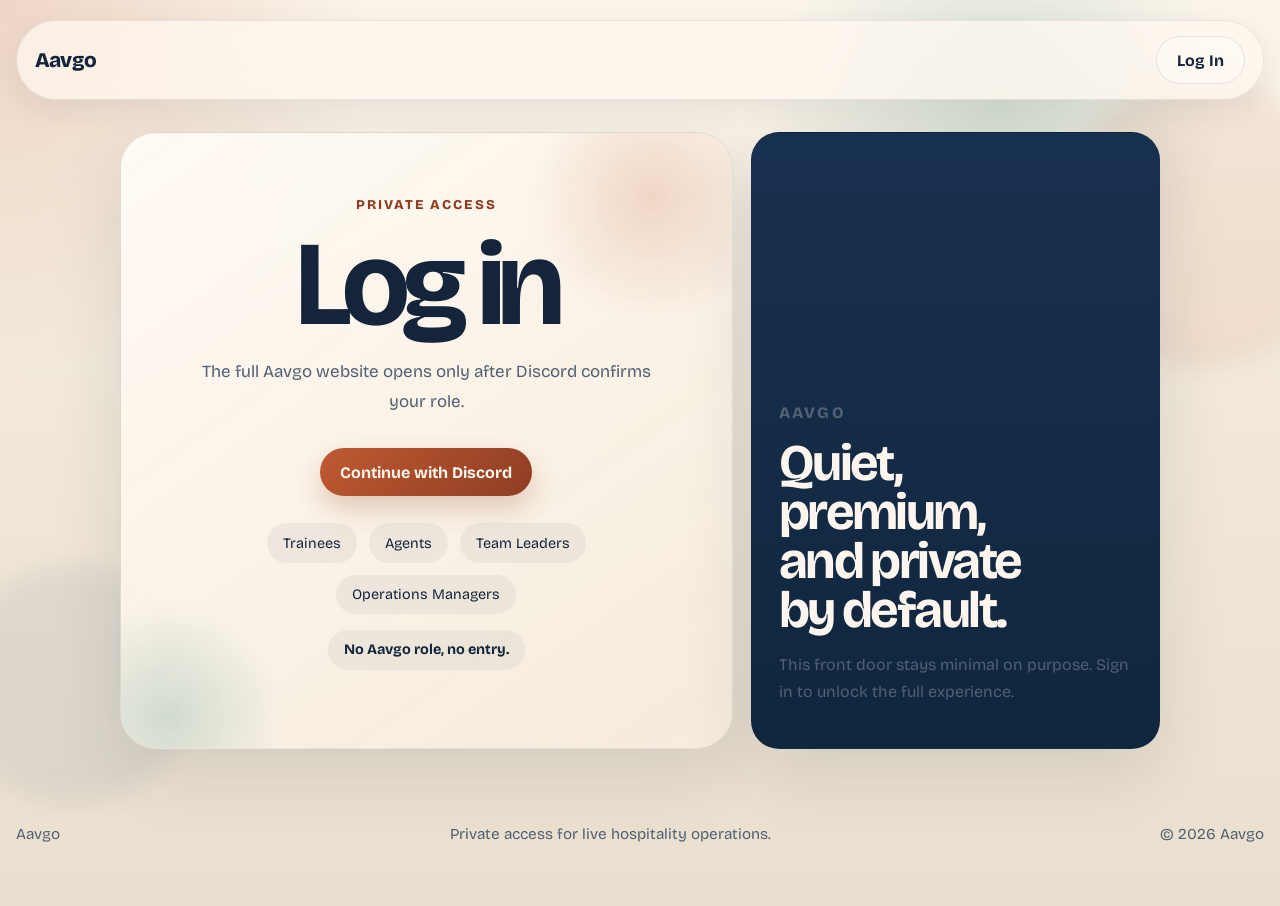
==== index.html @ 8f0ef3cc "Center root homepage login stage" ====
<!DOCTYPE html>
<html lang="en">
<head>
  <meta charset="UTF-8">
  <meta name="viewport" content="width=device-width, initial-scale=1.0">
  <title>Aavgo | Private Access</title>
  <meta
    name="description"
    content="Aavgo is a private hospitality operations platform. Sign in with Discord to unlock the full website."
  >
  <link rel="preconnect" href="https://fonts.googleapis.com">
  <link rel="preconnect" href="https://fonts.gstatic.com" crossorigin>
  <link
    href="https://fonts.googleapis.com/css2?family=Bricolage+Grotesque:wght@400;500;700;800&family=Instrument+Serif:ital@0;1&display=swap"
    rel="stylesheet"
  >
  <link rel="stylesheet" href="styles.css">
</head>
<body class="gateway-page">
  <div class="site-shell gateway-shell gateway-shell-simple">
    <header class="topbar topbar-minimal">
      <a class="brand brand-plain" href="/" aria-label="Aavgo home">Aavgo</a>
      <a class="button button-secondary" href="/auth/discord/login/">Log In</a>
    </header>

    <main class="gateway-main gateway-main-centered">
      <section class="login-stage reveal reveal-in">
        <div class="login-stage-copy">
          <p class="eyebrow">Private access</p>
          <h1>Log in</h1>
          <p class="hero-text">
            The full Aavgo website opens only after Discord confirms your role.
          </p>
          <div class="hero-actions hero-actions-centered">
            <a class="button button-primary" href="/auth/discord/login/">Continue with Discord</a>
          </div>
          <div class="role-band role-band-centered">
            <span>Trainees</span>
            <span>Agents</span>
            <span>Team Leaders</span>
            <span>Operations Managers</span>
          </div>
          <p class="locked-note">No Aavgo role, no entry.</p>
        </div>

        <article class="panel-card panel-card-dark login-stage-panel reveal reveal-delay-1">
          <p class="section-label">Aavgo</p>
          <h2>Quiet, premium, and private by default.</h2>
          <p>
            This front door stays minimal on purpose. Sign in to unlock the full experience.
          </p>
        </article>
      </section>
    </main>

    <footer class="footer gateway-footer">
      <p>Aavgo</p>
      <p>Private access for live hospitality operations.</p>
      <p>&copy; <span id="year"></span> Aavgo</p>
    </footer>
  </div>

  <script src="script.js"></script>
</body>
</html>
---- styles.css ----
:root {
  --bg: #efe7d9;
  --bg-soft: rgba(255, 250, 242, 0.8);
  --surface: rgba(255, 250, 242, 0.78);
  --surface-strong: #fff8ef;
  --surface-dark: #16283f;
  --surface-dark-soft: rgba(22, 40, 63, 0.88);
  --ink: #14243a;
  --ink-soft: #516073;
  --ink-inverse: #fef6ee;
  --accent: #bf5a32;
  --accent-deep: #8e3d23;
  --accent-soft: rgba(191, 90, 50, 0.14);
  --teal: #1f7a69;
  --line: rgba(20, 36, 58, 0.1);
  --shadow: 0 26px 70px rgba(30, 40, 54, 0.12);
  --radius-xl: 36px;
  --radius-lg: 28px;
  --radius-md: 20px;
}

* {
  box-sizing: border-box;
}

html {
  scroll-behavior: smooth;
}

body {
  margin: 0;
  min-height: 100vh;
  font-family: "Bricolage Grotesque", "Segoe UI", sans-serif;
  color: var(--ink);
  background:
    radial-gradient(circle at top left, rgba(191, 90, 50, 0.18), transparent 25%),
    radial-gradient(circle at 84% 10%, rgba(24, 69, 108, 0.14), transparent 22%),
    linear-gradient(180deg, #f8f2e8 0%, #f0e7d8 52%, #e9dfd0 100%);
}

body::before,
body::after {
  content: "";
  position: fixed;
  z-index: -1;
  border-radius: 999px;
  filter: blur(12px);
  opacity: 0.58;
}

body::before {
  width: 18rem;
  height: 18rem;
  top: 5rem;
  right: -4rem;
  background: rgba(191, 90, 50, 0.16);
}

body::after {
  width: 15rem;
  height: 15rem;
  left: -3rem;
  bottom: 6rem;
  background: rgba(24, 69, 108, 0.12);
}

.gateway-page {
  background:
    radial-gradient(circle at top left, rgba(191, 90, 50, 0.2), transparent 24%),
    radial-gradient(circle at 78% 12%, rgba(31, 122, 105, 0.16), transparent 18%),
    linear-gradient(180deg, #fbf5eb 0%, #f1e8d9 48%, #eadfcf 100%);
}

.workspace-page-admin {
  background:
    radial-gradient(circle at top left, rgba(20, 36, 58, 0.22), transparent 20%),
    radial-gradient(circle at 85% 12%, rgba(191, 90, 50, 0.16), transparent 22%),
    linear-gradient(180deg, #f6efe2 0%, #eee3d2 52%, #e6d9c8 100%);
}

.workspace-page-user {
  background:
    radial-gradient(circle at top left, rgba(31, 122, 105, 0.16), transparent 24%),
    radial-gradient(circle at 82% 12%, rgba(191, 90, 50, 0.14), transparent 18%),
    linear-gradient(180deg, #f5f0e4 0%, #ece3d3 52%, #e6dbc9 100%);
}

a {
  color: inherit;
  text-decoration: none;
}

.site-shell {
  width: min(1320px, calc(100% - 2rem));
  margin: 0 auto;
  padding: 1.25rem 0 3rem;
}

.topbar {
  position: sticky;
  top: 1rem;
  z-index: 20;
  display: flex;
  align-items: center;
  justify-content: space-between;
  gap: 1rem;
  margin-bottom: 1.5rem;
  padding: 0.95rem 1.1rem;
  background: rgba(255, 249, 240, 0.72);
  border: 1px solid rgba(20, 36, 58, 0.08);
  border-radius: 999px;
  backdrop-filter: blur(16px);
  box-shadow: 0 10px 32px rgba(30, 42, 61, 0.08);
}

.topbar-minimal {
  margin-bottom: 2rem;
}

.brand {
  display: inline-flex;
  align-items: center;
  gap: 0.6rem;
  font-weight: 800;
  letter-spacing: -0.03em;
}

.brand-plain {
  font-size: 1.3rem;
}

.button {
  display: inline-flex;
  align-items: center;
  justify-content: center;
  gap: 0.55rem;
  min-height: 3rem;
  padding: 0 1.25rem;
  border-radius: 999px;
  font-weight: 700;
  transition: transform 180ms ease, box-shadow 180ms ease, background 180ms ease, color 180ms ease;
}

.button:hover,
.button:focus-visible {
  transform: translateY(-1px);
}

.button-primary {
  color: #fff6ed;
  background: linear-gradient(135deg, var(--accent) 0%, var(--accent-deep) 100%);
  box-shadow: 0 12px 26px rgba(142, 57, 32, 0.24);
}

.button-secondary,
.button-ghost {
  color: var(--ink);
  background: rgba(255, 251, 245, 0.74);
  border: 1px solid rgba(20, 36, 58, 0.1);
}

.gateway-main,
.workspace-main {
  padding-bottom: 2rem;
}

.gateway-shell-simple {
  min-height: 100vh;
  display: flex;
  flex-direction: column;
}

.gateway-main-centered {
  flex: 1;
  display: flex;
  align-items: center;
  justify-content: center;
}

.gateway-hero,
.workspace-hero,
.surface-card,
.panel-card {
  border: 1px solid var(--line);
  box-shadow: var(--shadow);
}

.gateway-hero,
.workspace-hero {
  display: grid;
  grid-template-columns: minmax(0, 1.12fr) minmax(420px, 0.88fr);
  gap: 1rem;
  align-items: stretch;
}

.gateway-copy,
.workspace-copy {
  padding: 3rem;
  border-radius: var(--radius-xl);
  background: linear-gradient(140deg, rgba(255, 251, 244, 0.94) 0%, rgba(249, 238, 223, 0.9) 100%);
}

.gateway-copy {
  position: relative;
  overflow: hidden;
}

.gateway-copy::after {
  content: "";
  position: absolute;
  width: 14rem;
  height: 14rem;
  right: -3rem;
  bottom: -4rem;
  border-radius: 50%;
  background: radial-gradient(circle, rgba(191, 90, 50, 0.2) 0%, rgba(191, 90, 50, 0) 70%);
}

.gateway-panel {
  display: grid;
  gap: 1rem;
}

.login-stage {
  width: min(1040px, 100%);
  display: grid;
  grid-template-columns: minmax(0, 1.08fr) minmax(300px, 0.72fr);
  gap: 1.15rem;
  align-items: stretch;
}

.login-stage-copy {
  position: relative;
  overflow: hidden;
  display: flex;
  min-height: 34rem;
  flex-direction: column;
  align-items: center;
  justify-content: center;
  padding: clamp(2.2rem, 5vw, 4.5rem);
  text-align: center;
  border: 1px solid var(--line);
  border-radius: var(--radius-xl);
  background: linear-gradient(145deg, rgba(255, 251, 244, 0.96) 0%, rgba(246, 235, 220, 0.92) 100%);
  box-shadow: var(--shadow);
}

.login-stage-copy::before {
  content: "";
  position: absolute;
  inset: auto auto -5rem -4rem;
  width: 14rem;
  height: 14rem;
  border-radius: 50%;
  background: radial-gradient(circle, rgba(31, 122, 105, 0.18) 0%, rgba(31, 122, 105, 0) 72%);
}

.login-stage-copy::after {
  content: "";
  position: absolute;
  top: -4rem;
  right: -3rem;
  width: 16rem;
  height: 16rem;
  border-radius: 50%;
  background: radial-gradient(circle, rgba(191, 90, 50, 0.2) 0%, rgba(191, 90, 50, 0) 70%);
}

.login-stage-copy > * {
  position: relative;
  z-index: 1;
}

.login-stage-copy h1 {
  max-width: none;
  font-size: clamp(4.2rem, 11vw, 7.5rem);
}

.login-stage-copy .hero-text {
  max-width: 30rem;
  margin-top: 1rem;
}

.login-stage-panel {
  display: flex;
  min-height: 34rem;
  flex-direction: column;
  justify-content: flex-end;
  padding: clamp(1.8rem, 4vw, 2.5rem);
}

.login-stage-panel h2 {
  max-width: 11ch;
}

.login-stage-panel p {
  max-width: 22rem;
}

.access-strip {
  padding-top: 1rem;
}

.panel-card,
.surface-card,
.workspace-panel {
  padding: 1.65rem;
  border-radius: var(--radius-lg);
  background: var(--surface);
}

.panel-card-dark,
.workspace-panel-dark {
  color: var(--ink-inverse);
  background: linear-gradient(180deg, #193150 0%, #10263d 100%);
}

.panel-card-dark p,
.workspace-panel-dark p,
.workspace-panel-dark .section-label {
  color: rgba(255, 248, 240, 0.8);
}

.workspace-panel-soft {
  background: linear-gradient(180deg, rgba(31, 122, 105, 0.14) 0%, rgba(255, 250, 242, 0.84) 100%);
}

.eyebrow,
.section-label,
.metric-kicker {
  margin: 0 0 1rem;
  font-size: 0.84rem;
  font-weight: 800;
  letter-spacing: 0.14em;
  text-transform: uppercase;
  color: var(--accent-deep);
}

h1,
h2,
h3,
strong {
  margin: 0;
}

h1 {
  max-width: 10ch;
  font-size: clamp(3.5rem, 8vw, 6.4rem);
  line-height: 0.93;
  letter-spacing: -0.06em;
}

h2 {
  font-size: clamp(1.4rem, 2.7vw, 2.35rem);
  line-height: 1.02;
  letter-spacing: -0.04em;
}

.accent-script {
  display: inline-block;
  margin-top: 0.35rem;
  font-family: "Instrument Serif", Georgia, serif;
  font-style: italic;
  font-weight: 400;
  color: var(--accent-deep);
}

.hero-text,
.surface-card p,
.panel-card p,
.workspace-panel p,
.footer {
  color: var(--ink-soft);
}

.hero-text {
  max-width: 60ch;
  margin: 1.4rem 0 0;
  font-size: 1.06rem;
  line-height: 1.75;
}

.panel-card-dark h2 {
  max-width: 9ch;
  font-size: clamp(2.15rem, 4vw, 3.5rem);
  line-height: 0.96;
  letter-spacing: -0.05em;
}

.panel-card-dark p {
  max-width: 34rem;
  font-size: 1rem;
  line-height: 1.7;
}

.hero-actions {
  display: flex;
  flex-wrap: wrap;
  gap: 0.9rem;
  margin-top: 2rem;
}

.hero-actions-centered {
  justify-content: center;
}

.role-band {
  display: flex;
  flex-wrap: wrap;
  gap: 0.75rem;
  margin-top: 1.7rem;
}

.role-band-centered {
  justify-content: center;
  max-width: 40rem;
}

.role-band-compact {
  margin-top: 1.45rem;
}

.role-band span,
.locked-note {
  padding: 0.7rem 1rem;
  border-radius: 999px;
  background: rgba(20, 36, 58, 0.05);
  color: var(--ink);
  font-size: 0.9rem;
}

.locked-note {
  display: inline-flex;
  margin-top: 1rem;
  font-weight: 700;
}

.section-label {
  margin-bottom: 0.8rem;
}

.hero-metric {
  display: block;
  font-size: clamp(2rem, 5vw, 3.6rem);
  letter-spacing: -0.05em;
  line-height: 0.92;
}

.access-grid,
.workspace-grid,
.metric-grid {
  display: grid;
  gap: 1rem;
}

.access-grid {
  grid-template-columns: repeat(3, minmax(0, 1fr));
}

.workspace-grid {
  grid-template-columns: repeat(3, minmax(0, 1fr));
  padding-top: 1.5rem;
}

.surface-card-wide {
  grid-column: span 3;
}

.metric-grid {
  grid-template-columns: repeat(2, minmax(0, 1fr));
  margin-top: 1.2rem;
}

.access-grid .surface-card {
  min-height: 18rem;
  display: flex;
  flex-direction: column;
  justify-content: flex-start;
}

.access-grid .surface-card h2 {
  margin-bottom: 0.75rem;
  font-size: clamp(2rem, 4vw, 3rem);
}

.access-grid .surface-card p {
  margin: 0;
  max-width: 22ch;
  font-size: 1.03rem;
  line-height: 1.65;
}

.metric-card {
  padding: 1rem;
  border-radius: var(--radius-md);
  background: rgba(20, 36, 58, 0.05);
}

.metric-card strong {
  display: block;
  margin-top: 0.45rem;
  font-size: 1.2rem;
}

.list-clean {
  margin: 1rem 0 0;
  padding-left: 1.15rem;
  color: var(--ink-soft);
  line-height: 1.9;
}

.gateway-footer {
  padding-top: 1rem;
}

.footer {
  display: flex;
  flex-wrap: wrap;
  justify-content: space-between;
  gap: 0.8rem;
  padding: 1.8rem 0 0;
  font-size: 0.95rem;
}

.reveal {
  opacity: 0;
  transform: translateY(22px);
  transition: opacity 600ms ease, transform 600ms ease;
}

.reveal.reveal-in {
  opacity: 1;
  transform: translateY(0);
}

.reveal-delay-1 {
  transition-delay: 120ms;
}

.reveal-delay-2 {
  transition-delay: 220ms;
}

@media (max-width: 1024px) {
  .gateway-hero,
  .workspace-hero,
  .login-stage,
  .access-grid,
  .workspace-grid {
    grid-template-columns: 1fr;
  }

  .surface-card-wide {
    grid-column: auto;
  }

  .gateway-copy,
  .workspace-copy,
  .login-stage-copy,
  .login-stage-panel {
    padding: 2rem;
  }

  .login-stage-copy,
  .login-stage-panel {
    min-height: auto;
  }
}

@media (max-width: 720px) {
  .site-shell {
    width: min(100% - 1rem, 1320px);
  }

  .topbar {
    top: 0.5rem;
    padding: 0.8rem;
    border-radius: 24px;
  }

  .button-ghost {
    display: none;
  }

  .gateway-copy,
  .workspace-copy,
  .login-stage-copy,
  .surface-card,
  .panel-card,
  .workspace-panel {
    padding: 1.35rem;
  }

  .login-stage-panel {
    padding: 1.35rem;
  }

  h1 {
    font-size: clamp(2.7rem, 14vw, 4.5rem);
  }

  .login-stage-copy h1 {
    font-size: clamp(3.2rem, 18vw, 4.8rem);
  }

  h2 {
    font-size: clamp(1.5rem, 9vw, 2.2rem);
  }

  .metric-grid {
    grid-template-columns: 1fr;
  }

  .access-grid .surface-card {
    min-height: auto;
  }

  .access-grid .surface-card p {
    max-width: none;
  }

  .footer {
    flex-direction: column;
  }
}
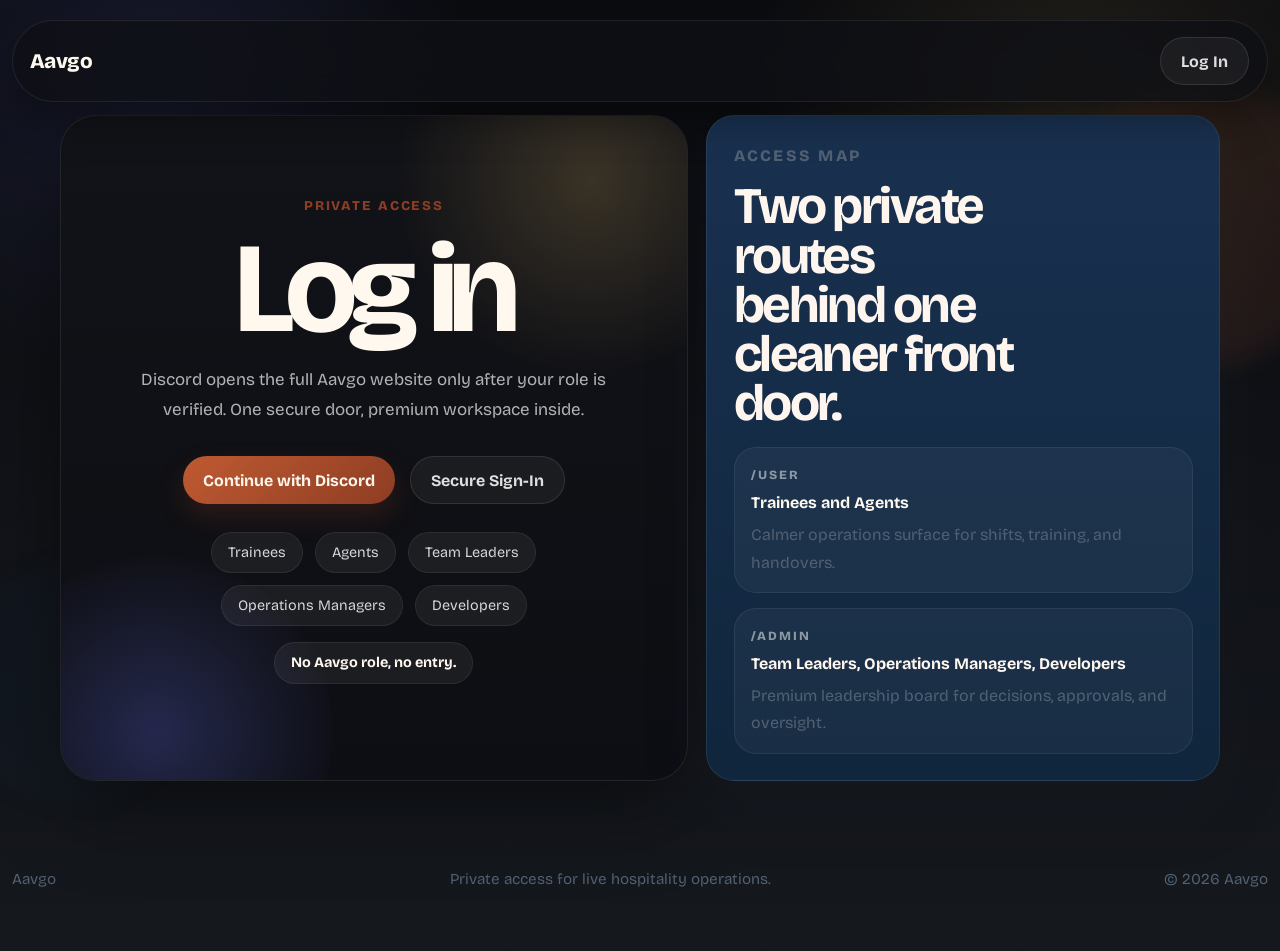
==== commit f5a67ef8: "Polish login gate and add developer admin access" ====
--- a/index.html
+++ b/index.html
@@ -16,39 +16,50 @@
   >
   <link rel="stylesheet" href="styles.css">
 </head>
-<body class="gateway-page">
-  <div class="site-shell gateway-shell gateway-shell-simple">
-    <header class="topbar topbar-minimal">
+<body class="gateway-page-premium">
+  <div class="gateway-shell-premium">
+    <header class="gateway-topbar">
       <a class="brand brand-plain" href="/" aria-label="Aavgo home">Aavgo</a>
       <a class="button button-secondary" href="/auth/discord/login/">Log In</a>
     </header>
 
-    <main class="gateway-main gateway-main-centered">
-      <section class="login-stage reveal reveal-in">
+    <main class="gateway-main gateway-main-centered gateway-main-premium">
+      <section class="login-stage login-stage-premium reveal reveal-in">
         <div class="login-stage-copy">
-          <p class="eyebrow">Private access</p>
+          <p class="eyebrow eyebrow-light">Private access</p>
           <h1>Log in</h1>
           <p class="hero-text">
-            The full Aavgo website opens only after Discord confirms your role.
+            Discord opens the full Aavgo website only after your role is verified. One secure door, premium workspace inside.
           </p>
           <div class="hero-actions hero-actions-centered">
             <a class="button button-primary" href="/auth/discord/login/">Continue with Discord</a>
+            <a class="button button-secondary button-secondary-dark" href="/auth/discord/login/">Secure Sign-In</a>
           </div>
           <div class="role-band role-band-centered">
             <span>Trainees</span>
             <span>Agents</span>
             <span>Team Leaders</span>
             <span>Operations Managers</span>
+            <span>Developers</span>
           </div>
           <p class="locked-note">No Aavgo role, no entry.</p>
         </div>
 
-        <article class="panel-card panel-card-dark login-stage-panel reveal reveal-delay-1">
-          <p class="section-label">Aavgo</p>
-          <h2>Quiet, premium, and private by default.</h2>
-          <p>
-            This front door stays minimal on purpose. Sign in to unlock the full experience.
-          </p>
+        <article class="panel-card panel-card-dark login-stage-panel login-stage-panel-premium reveal reveal-delay-1">
+          <p class="section-label section-label-light">Access map</p>
+          <h2>Two private routes behind one cleaner front door.</h2>
+          <div class="login-route-stack">
+            <div class="login-route-card">
+              <span class="login-route-label">/user</span>
+              <strong>Trainees and Agents</strong>
+              <p>Calmer operations surface for shifts, training, and handovers.</p>
+            </div>
+            <div class="login-route-card">
+              <span class="login-route-label">/admin</span>
+              <strong>Team Leaders, Operations Managers, Developers</strong>
+              <p>Premium leadership board for decisions, approvals, and oversight.</p>
+            </div>
+          </div>
         </article>
       </section>
     </main>
--- a/styles.css
+++ b/styles.css
@@ -71,6 +71,13 @@
     linear-gradient(180deg, #fbf5eb 0%, #f1e8d9 48%, #eadfcf 100%);
 }
 
+.gateway-page-premium {
+  background:
+    radial-gradient(circle at 12% 8%, rgba(109, 120, 255, 0.12), transparent 22%),
+    radial-gradient(circle at 84% 12%, rgba(216, 176, 95, 0.12), transparent 24%),
+    linear-gradient(180deg, #0b0c10 0%, #111318 54%, #15181d 100%);
+}
+
 .workspace-page-admin {
   background:
     radial-gradient(circle at top left, rgba(20, 36, 58, 0.22), transparent 20%),
@@ -170,11 +177,21 @@
   flex-direction: column;
 }
 
+.gateway-shell-premium {
+  width: min(1380px, calc(100% - 1.5rem));
+  margin: 0 auto;
+  padding: 1.25rem 0 3rem;
+}
+
 .gateway-main-centered {
   flex: 1;
   display: flex;
   align-items: center;
   justify-content: center;
+}
+
+.gateway-main-premium {
+  min-height: calc(100vh - 11rem);
 }
 
 .gateway-hero,
@@ -227,6 +244,11 @@
   grid-template-columns: minmax(0, 1.08fr) minmax(300px, 0.72fr);
   gap: 1.15rem;
   align-items: stretch;
+}
+
+.login-stage-premium {
+  width: min(1160px, 100%);
+  grid-template-columns: minmax(0, 1.1fr) minmax(330px, 0.9fr);
 }
 
 .login-stage-copy {
@@ -297,6 +319,138 @@
   max-width: 22rem;
 }
 
+.gateway-topbar {
+  position: sticky;
+  top: 1rem;
+  z-index: 10;
+  display: flex;
+  align-items: center;
+  justify-content: space-between;
+  gap: 1rem;
+  padding: 1rem 1.1rem;
+  border: 1px solid rgba(255, 255, 255, 0.08);
+  border-radius: 999px;
+  backdrop-filter: blur(16px);
+  background: rgba(15, 16, 21, 0.78);
+  border-color: rgba(255, 255, 255, 0.08);
+  box-shadow: 0 18px 38px rgba(0, 0, 0, 0.34);
+}
+
+.gateway-topbar .brand-plain {
+  color: #fff8ef;
+}
+
+.eyebrow-light,
+.section-label-light {
+  color: rgba(255, 255, 255, 0.48);
+}
+
+.button-secondary-dark {
+  color: rgba(255, 255, 255, 0.78);
+  background: rgba(255, 255, 255, 0.06);
+  border-color: rgba(255, 255, 255, 0.08);
+}
+
+.gateway-page-premium .button-secondary {
+  color: rgba(255, 255, 255, 0.86);
+  background: rgba(255, 255, 255, 0.05);
+  border-color: rgba(255, 255, 255, 0.1);
+}
+
+.gateway-page-premium .button-secondary:hover,
+.gateway-page-premium .button-secondary:focus-visible {
+  background: rgba(255, 255, 255, 0.09);
+}
+
+.gateway-page-premium .login-stage-copy {
+  min-height: 38rem;
+  border-color: rgba(255, 255, 255, 0.08);
+  background: linear-gradient(180deg, rgba(18, 19, 24, 0.98) 0%, rgba(14, 15, 20, 0.96) 100%);
+  box-shadow: 0 30px 80px rgba(0, 0, 0, 0.38);
+}
+
+.gateway-page-premium .login-stage-copy::before {
+  width: 22rem;
+  height: 22rem;
+  inset: auto auto -8rem -5rem;
+  background: radial-gradient(circle, rgba(109, 120, 255, 0.24) 0%, rgba(109, 120, 255, 0) 74%);
+}
+
+.gateway-page-premium .login-stage-copy::after {
+  width: 24rem;
+  height: 24rem;
+  top: -8rem;
+  right: -6rem;
+  background: radial-gradient(circle, rgba(216, 176, 95, 0.2) 0%, rgba(216, 176, 95, 0) 72%);
+}
+
+.gateway-page-premium .login-stage-copy h1 {
+  color: #fff8ef;
+  font-size: clamp(4.6rem, 12vw, 8rem);
+}
+
+.gateway-page-premium .hero-text {
+  color: rgba(255, 255, 255, 0.68);
+}
+
+.gateway-page-premium .role-band span,
+.gateway-page-premium .locked-note {
+  color: rgba(255, 255, 255, 0.82);
+  background: rgba(255, 255, 255, 0.06);
+  border: 1px solid rgba(255, 255, 255, 0.07);
+}
+
+.gateway-page-premium .locked-note {
+  color: #fff8ef;
+}
+
+.login-stage-panel-premium {
+  min-height: 38rem;
+  justify-content: space-between;
+  border-color: rgba(255, 255, 255, 0.08);
+  background: linear-gradient(180deg, rgba(18, 19, 24, 0.98) 0%, rgba(12, 13, 18, 0.98) 100%);
+}
+
+.login-stage-panel-premium h2 {
+  max-width: 12ch;
+}
+
+.login-route-stack {
+  display: grid;
+  gap: 0.95rem;
+  width: 100%;
+  margin-top: 1.2rem;
+}
+
+.login-route-card {
+  padding: 1rem;
+  border-radius: 22px;
+  border: 1px solid rgba(255, 255, 255, 0.07);
+  background: rgba(255, 255, 255, 0.04);
+}
+
+.login-route-label {
+  display: inline-flex;
+  margin-bottom: 0.7rem;
+  color: rgba(255, 255, 255, 0.5);
+  font-size: 0.78rem;
+  font-weight: 800;
+  letter-spacing: 0.16em;
+  text-transform: uppercase;
+}
+
+.login-route-card strong {
+  display: block;
+  color: #fff8ef;
+  line-height: 1.2;
+}
+
+.login-route-card p {
+  margin: 0.55rem 0 0;
+  color: rgba(255, 255, 255, 0.62);
+  line-height: 1.62;
+}
+
 .access-strip {
   padding-top: 1rem;
 }
@@ -522,6 +676,540 @@
   font-size: 0.95rem;
 }
 
+.workspace-dashboard {
+  color: #f7f1ea;
+}
+
+.workspace-dashboard::before {
+  width: 26rem;
+  height: 26rem;
+  top: -4rem;
+  right: -6rem;
+  opacity: 0.34;
+  filter: blur(34px);
+}
+
+.workspace-dashboard::after {
+  width: 22rem;
+  height: 22rem;
+  left: -5rem;
+  bottom: -4rem;
+  opacity: 0.3;
+  filter: blur(34px);
+}
+
+.workspace-dashboard.workspace-page-admin {
+  --workspace-accent: #d8b05f;
+  --workspace-accent-soft: rgba(216, 176, 95, 0.16);
+  --workspace-secondary: #6d78ff;
+  background:
+    radial-gradient(circle at 12% 8%, rgba(109, 120, 255, 0.12), transparent 22%),
+    radial-gradient(circle at 85% 12%, rgba(216, 176, 95, 0.1), transparent 24%),
+    linear-gradient(180deg, #0c0d11 0%, #121318 54%, #16171c 100%);
+}
+
+.workspace-dashboard.workspace-page-user {
+  --workspace-accent: #78b3a1;
+  --workspace-accent-soft: rgba(120, 179, 161, 0.16);
+  --workspace-secondary: #8093ff;
+  background:
+    radial-gradient(circle at 10% 8%, rgba(120, 179, 161, 0.12), transparent 24%),
+    radial-gradient(circle at 84% 12%, rgba(128, 147, 255, 0.12), transparent 22%),
+    linear-gradient(180deg, #0c0f12 0%, #12161a 54%, #15181d 100%);
+}
+
+.dashboard-shell {
+  width: min(1440px, calc(100% - 1.5rem));
+  min-height: 100vh;
+  margin: 0 auto;
+  padding: 1rem 0 1.5rem;
+  display: grid;
+  grid-template-columns: 280px minmax(0, 1fr);
+  gap: 1rem;
+  align-items: start;
+}
+
+.dashboard-sidebar,
+.dashboard-panel,
+.dashboard-stat-card,
+.dashboard-hero-card {
+  border: 1px solid rgba(255, 255, 255, 0.07);
+  box-shadow: 0 24px 60px rgba(0, 0, 0, 0.34);
+}
+
+.dashboard-sidebar {
+  position: sticky;
+  top: 1rem;
+  display: flex;
+  min-height: calc(100vh - 2rem);
+  flex-direction: column;
+  gap: 1rem;
+  padding: 1.1rem;
+  border-radius: 30px;
+  background: linear-gradient(180deg, rgba(17, 18, 22, 0.98) 0%, rgba(14, 15, 20, 0.96) 100%);
+}
+
+.dashboard-brand {
+  display: inline-flex;
+  align-items: center;
+  font-size: 1.45rem;
+  font-weight: 800;
+  letter-spacing: -0.05em;
+  color: #fff8ef;
+}
+
+.dashboard-profile-card,
+.dashboard-command-box,
+.dashboard-side-note {
+  padding: 1rem;
+  border-radius: 22px;
+  background: rgba(255, 255, 255, 0.04);
+  border: 1px solid rgba(255, 255, 255, 0.07);
+}
+
+.dashboard-profile-card {
+  display: flex;
+  align-items: center;
+  gap: 0.85rem;
+}
+
+.dashboard-avatar {
+  width: 3rem;
+  height: 3rem;
+  display: inline-flex;
+  align-items: center;
+  justify-content: center;
+  border-radius: 16px;
+  background: linear-gradient(135deg, var(--workspace-accent) 0%, rgba(255, 255, 255, 0.14) 100%);
+  color: #0e1014;
+  font-size: 1.2rem;
+  font-weight: 800;
+}
+
+.dashboard-profile-copy strong,
+.dashboard-side-note h3,
+.dashboard-command-box strong {
+  display: block;
+  color: #fff8f0;
+}
+
+.dashboard-profile-copy strong {
+  font-size: 1rem;
+}
+
+.dashboard-profile-copy p,
+.dashboard-side-note p,
+.dashboard-command-box p {
+  margin: 0.35rem 0 0;
+  color: rgba(255, 255, 255, 0.6);
+  line-height: 1.55;
+}
+
+.dashboard-sidebar-meta {
+  display: flex;
+  flex-wrap: wrap;
+  gap: 0.6rem;
+}
+
+.dashboard-chip {
+  display: inline-flex;
+  align-items: center;
+  padding: 0.45rem 0.8rem;
+  border-radius: 999px;
+  border: 1px solid rgba(255, 255, 255, 0.08);
+  background: rgba(255, 255, 255, 0.04);
+  color: rgba(255, 255, 255, 0.76);
+  font-size: 0.82rem;
+  font-weight: 700;
+}
+
+.dashboard-chip-accent {
+  color: #fff8ef;
+  background: var(--workspace-accent-soft);
+  border-color: rgba(255, 255, 255, 0.06);
+}
+
+.dashboard-command-label,
+.dashboard-kicker,
+.dashboard-breadcrumb {
+  margin: 0;
+  color: rgba(255, 255, 255, 0.44);
+  font-size: 0.76rem;
+  font-weight: 700;
+  letter-spacing: 0.16em;
+  text-transform: uppercase;
+}
+
+.dashboard-command-box strong {
+  margin-top: 0.55rem;
+  line-height: 1.45;
+}
+
+.dashboard-nav {
+  display: grid;
+  gap: 0.55rem;
+}
+
+.dashboard-nav-link,
+.dashboard-toolbar-link {
+  display: inline-flex;
+  align-items: center;
+  justify-content: center;
+  min-height: 2.95rem;
+  padding: 0 1rem;
+  border-radius: 18px;
+  border: 1px solid rgba(255, 255, 255, 0.08);
+  background: rgba(255, 255, 255, 0.03);
+  color: rgba(255, 255, 255, 0.76);
+  font-weight: 700;
+  transition: transform 180ms ease, background 180ms ease, border-color 180ms ease, color 180ms ease;
+}
+
+.dashboard-nav-link:hover,
+.dashboard-nav-link:focus-visible,
+.dashboard-toolbar-link:hover,
+.dashboard-toolbar-link:focus-visible {
+  transform: translateY(-1px);
+  background: rgba(255, 255, 255, 0.06);
+  color: #fff8ef;
+}
+
+.dashboard-nav-link.is-active {
+  color: #fff8ef;
+  background: rgba(255, 255, 255, 0.08);
+  border-color: rgba(255, 255, 255, 0.12);
+  box-shadow: inset 0 0 0 1px rgba(255, 255, 255, 0.03);
+}
+
+.dashboard-side-note {
+  margin-top: auto;
+}
+
+.dashboard-side-note h3 {
+  margin: 0.7rem 0 0;
+  font-size: 1.35rem;
+  line-height: 1.05;
+}
+
+.dashboard-main {
+  min-width: 0;
+  display: flex;
+  flex-direction: column;
+  gap: 1rem;
+  padding: 0.25rem 0 1rem;
+}
+
+.dashboard-header {
+  display: flex;
+  align-items: flex-start;
+  justify-content: space-between;
+  gap: 1rem;
+  padding: 0.2rem 0.15rem;
+}
+
+.dashboard-title {
+  max-width: 13ch;
+  margin-top: 0.35rem;
+  font-size: clamp(2.5rem, 5vw, 4.3rem);
+  line-height: 0.95;
+  letter-spacing: -0.06em;
+  color: #fff8ef;
+}
+
+.dashboard-subtitle {
+  max-width: 54rem;
+  margin: 0.85rem 0 0;
+  color: rgba(255, 255, 255, 0.62);
+  font-size: 1rem;
+  line-height: 1.72;
+}
+
+.dashboard-toolbar {
+  display: flex;
+  flex-wrap: wrap;
+  gap: 0.65rem;
+  justify-content: flex-end;
+}
+
+.dashboard-hero-card {
+  position: relative;
+  overflow: hidden;
+  padding: 1.5rem;
+  border-radius: 32px;
+  background: linear-gradient(180deg, rgba(18, 19, 24, 0.98) 0%, rgba(14, 15, 19, 0.96) 100%);
+}
+
+.dashboard-hero-card::before {
+  content: "";
+  position: absolute;
+  inset: 0;
+  background-image: radial-gradient(rgba(255, 255, 255, 0.18) 0.7px, transparent 0.7px);
+  background-size: 14px 14px;
+  opacity: 0.18;
+  mask: linear-gradient(180deg, rgba(0, 0, 0, 0.94) 0%, rgba(0, 0, 0, 0.24) 100%);
+}
+
+.dashboard-hero-card::after {
+  content: "";
+  position: absolute;
+  width: 18rem;
+  height: 18rem;
+  right: -6rem;
+  top: -6rem;
+  border-radius: 50%;
+  background: radial-gradient(circle, var(--workspace-accent-soft) 0%, rgba(255, 255, 255, 0) 72%);
+}
+
+.dashboard-hero-grid {
+  position: relative;
+  z-index: 1;
+  display: grid;
+  grid-template-columns: minmax(0, 1.2fr) minmax(260px, 0.78fr);
+  gap: 1rem;
+  align-items: end;
+}
+
+.dashboard-hero-title {
+  max-width: 13ch;
+  color: #fff9f1;
+  font-size: clamp(1.9rem, 4vw, 3.45rem);
+  line-height: 0.98;
+  letter-spacing: -0.05em;
+}
+
+.dashboard-hero-copy {
+  max-width: 40rem;
+  margin: 0.95rem 0 0;
+  color: rgba(255, 255, 255, 0.64);
+  line-height: 1.75;
+}
+
+.dashboard-hero-aside {
+  padding: 1.2rem;
+  border-radius: 24px;
+  background: linear-gradient(180deg, rgba(255, 255, 255, 0.06) 0%, rgba(255, 255, 255, 0.03) 100%);
+  border: 1px solid rgba(255, 255, 255, 0.08);
+}
+
+.dashboard-hero-aside strong {
+  display: block;
+  margin-top: 0.9rem;
+  color: #fff8ef;
+  font-size: 1.35rem;
+  line-height: 1.08;
+}
+
+.dashboard-hero-aside p {
+  margin: 0.65rem 0 0;
+  color: rgba(255, 255, 255, 0.62);
+  line-height: 1.7;
+}
+
+.dashboard-stat-grid {
+  display: grid;
+  grid-template-columns: repeat(4, minmax(0, 1fr));
+  gap: 1rem;
+}
+
+.dashboard-stat-card {
+  display: flex;
+  min-height: 7.9rem;
+  flex-direction: column;
+  justify-content: flex-end;
+  padding: 1.15rem 1.2rem;
+  border-radius: 24px;
+  background: linear-gradient(180deg, rgba(18, 19, 24, 0.98) 0%, rgba(15, 16, 20, 0.96) 100%);
+}
+
+.dashboard-stat-card p {
+  margin: 0 0 0.6rem;
+  color: rgba(255, 255, 255, 0.54);
+  font-size: 0.9rem;
+}
+
+.dashboard-stat-card strong {
+  color: #fff8ef;
+  font-size: clamp(1.9rem, 4vw, 2.75rem);
+  line-height: 0.95;
+  letter-spacing: -0.05em;
+}
+
+.dashboard-stat-card span {
+  margin-top: 0.55rem;
+  color: rgba(255, 255, 255, 0.6);
+  line-height: 1.55;
+}
+
+.dashboard-content-grid {
+  display: grid;
+  grid-template-columns: minmax(0, 1.55fr) minmax(300px, 0.85fr);
+  gap: 1rem;
+  align-items: start;
+}
+
+.dashboard-content-grid-bottom {
+  grid-template-columns: minmax(0, 1.45fr) minmax(300px, 0.95fr);
+}
+
+.dashboard-stack {
+  display: grid;
+  gap: 1rem;
+}
+
+.dashboard-panel {
+  padding: 1.35rem;
+  border-radius: 28px;
+  background: linear-gradient(180deg, rgba(18, 19, 24, 0.98) 0%, rgba(15, 16, 20, 0.96) 100%);
+}
+
+.dashboard-panel-heading {
+  display: flex;
+  align-items: flex-start;
+  justify-content: space-between;
+  gap: 1rem;
+  margin-bottom: 1rem;
+}
+
+.dashboard-panel h2 {
+  color: #fff8ef;
+  font-size: clamp(1.25rem, 2.5vw, 1.9rem);
+  line-height: 1.02;
+}
+
+.dashboard-panel-copy {
+  margin: 0;
+  color: rgba(255, 255, 255, 0.64);
+  line-height: 1.72;
+}
+
+.dashboard-chart-surface {
+  position: relative;
+  height: 17rem;
+  margin-top: 0.8rem;
+  overflow: hidden;
+  border-radius: 24px;
+  border: 1px solid rgba(255, 255, 255, 0.06);
+  background: linear-gradient(180deg, rgba(255, 255, 255, 0.03) 0%, rgba(255, 255, 255, 0.015) 100%);
+}
+
+.dashboard-chart-surface::before {
+  content: "";
+  position: absolute;
+  inset: 0;
+  background-image: radial-gradient(rgba(255, 255, 255, 0.12) 0.8px, transparent 0.8px);
+  background-size: 10px 10px;
+  mask: linear-gradient(180deg, transparent 0%, rgba(0, 0, 0, 0.9) 18%, rgba(0, 0, 0, 0.9) 75%, transparent 100%);
+  opacity: 0.36;
+}
+
+.dashboard-chart-surface::after {
+  content: "";
+  position: absolute;
+  inset: auto 0 0;
+  height: 55%;
+  background: linear-gradient(180deg, rgba(255, 255, 255, 0) 0%, rgba(255, 255, 255, 0.025) 100%);
+}
+
+.dashboard-line-chart {
+  position: absolute;
+  inset: 0;
+  z-index: 1;
+  width: 100%;
+  height: 100%;
+}
+
+.dashboard-axis {
+  display: flex;
+  justify-content: space-between;
+  margin-top: 0.85rem;
+  color: rgba(255, 255, 255, 0.44);
+  font-size: 0.82rem;
+}
+
+.dashboard-task-list,
+.dashboard-control-list {
+  display: grid;
+  gap: 0.8rem;
+}
+
+.dashboard-task-item,
+.dashboard-control-item,
+.dashboard-message-card {
+  padding: 1rem;
+  border-radius: 20px;
+  border: 1px solid rgba(255, 255, 255, 0.06);
+  background: rgba(255, 255, 255, 0.03);
+}
+
+.dashboard-task-item strong,
+.dashboard-control-item strong,
+.dashboard-message-card strong {
+  display: block;
+  color: #fff8ef;
+}
+
+.dashboard-task-item span,
+.dashboard-control-item span,
+.dashboard-message-card p {
+  display: block;
+  margin-top: 0.45rem;
+  color: rgba(255, 255, 255, 0.6);
+  line-height: 1.58;
+}
+
+.dashboard-progress {
+  height: 8px;
+  margin-top: 1rem;
+  overflow: hidden;
+  border-radius: 999px;
+  background: rgba(255, 255, 255, 0.08);
+}
+
+.dashboard-progress span {
+  display: block;
+  height: 100%;
+  border-radius: 999px;
+  background: linear-gradient(90deg, var(--workspace-accent) 0%, var(--workspace-secondary) 100%);
+}
+
+.dashboard-action-row {
+  display: flex;
+  flex-wrap: wrap;
+  gap: 0.65rem;
+  margin-top: 1rem;
+}
+
+.dashboard-action-pill {
+  display: inline-flex;
+  align-items: center;
+  padding: 0.72rem 0.98rem;
+  border-radius: 999px;
+  border: 1px solid rgba(255, 255, 255, 0.08);
+  background: rgba(255, 255, 255, 0.04);
+  color: #f7f1ea;
+  font-size: 0.9rem;
+  font-weight: 700;
+}
+
+.dashboard-shell-message {
+  align-items: center;
+}
+
+.dashboard-message-hero {
+  min-height: 26rem;
+  display: flex;
+  flex-direction: column;
+  justify-content: center;
+}
+
+.dashboard-title-message {
+  max-width: 12ch;
+}
+
+.dashboard-action-row-message {
+  margin-top: 1.5rem;
+}
+
 .reveal {
   opacity: 0;
   transform: translateY(22px);
@@ -550,6 +1238,37 @@
     grid-template-columns: 1fr;
   }
 
+  .dashboard-shell,
+  .dashboard-content-grid,
+  .dashboard-content-grid-bottom,
+  .dashboard-hero-grid,
+  .dashboard-shell-message,
+  .login-stage-premium {
+    grid-template-columns: 1fr;
+  }
+
+  .dashboard-shell {
+    width: min(100% - 1rem, 1440px);
+  }
+
+  .dashboard-sidebar {
+    position: static;
+    min-height: auto;
+  }
+
+  .dashboard-stat-grid {
+    grid-template-columns: repeat(2, minmax(0, 1fr));
+  }
+
+  .dashboard-title,
+  .dashboard-hero-title {
+    max-width: none;
+  }
+
+  .gateway-shell-premium {
+    width: min(100% - 1rem, 1380px);
+  }
+
   .surface-card-wide {
     grid-column: auto;
   }
@@ -564,6 +1283,15 @@
   .login-stage-copy,
   .login-stage-panel {
     min-height: auto;
+  }
+
+  .dashboard-toolbar,
+  .dashboard-header {
+    justify-content: flex-start;
+  }
+
+  .dashboard-header {
+    flex-direction: column;
   }
 }
 
@@ -622,4 +1350,63 @@
   .footer {
     flex-direction: column;
   }
-}
+
+  .dashboard-shell {
+    width: min(100% - 0.85rem, 1440px);
+    gap: 0.85rem;
+  }
+
+  .gateway-shell-premium {
+    width: min(100% - 0.85rem, 1380px);
+  }
+
+  .dashboard-sidebar,
+  .dashboard-panel,
+  .dashboard-hero-card,
+  .dashboard-stat-card {
+    border-radius: 24px;
+  }
+
+  .dashboard-sidebar,
+  .dashboard-panel,
+  .dashboard-hero-card {
+    padding: 1rem;
+  }
+
+  .dashboard-stat-grid {
+    grid-template-columns: 1fr;
+  }
+
+  .dashboard-nav {
+    grid-template-columns: 1fr;
+  }
+
+  .dashboard-toolbar {
+    width: 100%;
+  }
+
+  .dashboard-toolbar-link {
+    flex: 1 1 12rem;
+  }
+
+  .dashboard-title {
+    font-size: clamp(2.3rem, 13vw, 3.5rem);
+  }
+
+  .dashboard-hero-title {
+    font-size: clamp(1.7rem, 9vw, 2.5rem);
+  }
+
+  .dashboard-chart-surface {
+    height: 14rem;
+  }
+
+  .gateway-page-premium .login-stage-copy,
+  .login-stage-panel-premium {
+    min-height: auto;
+  }
+
+  .login-stage-panel-premium {
+    padding: 1.2rem;
+  }
+}
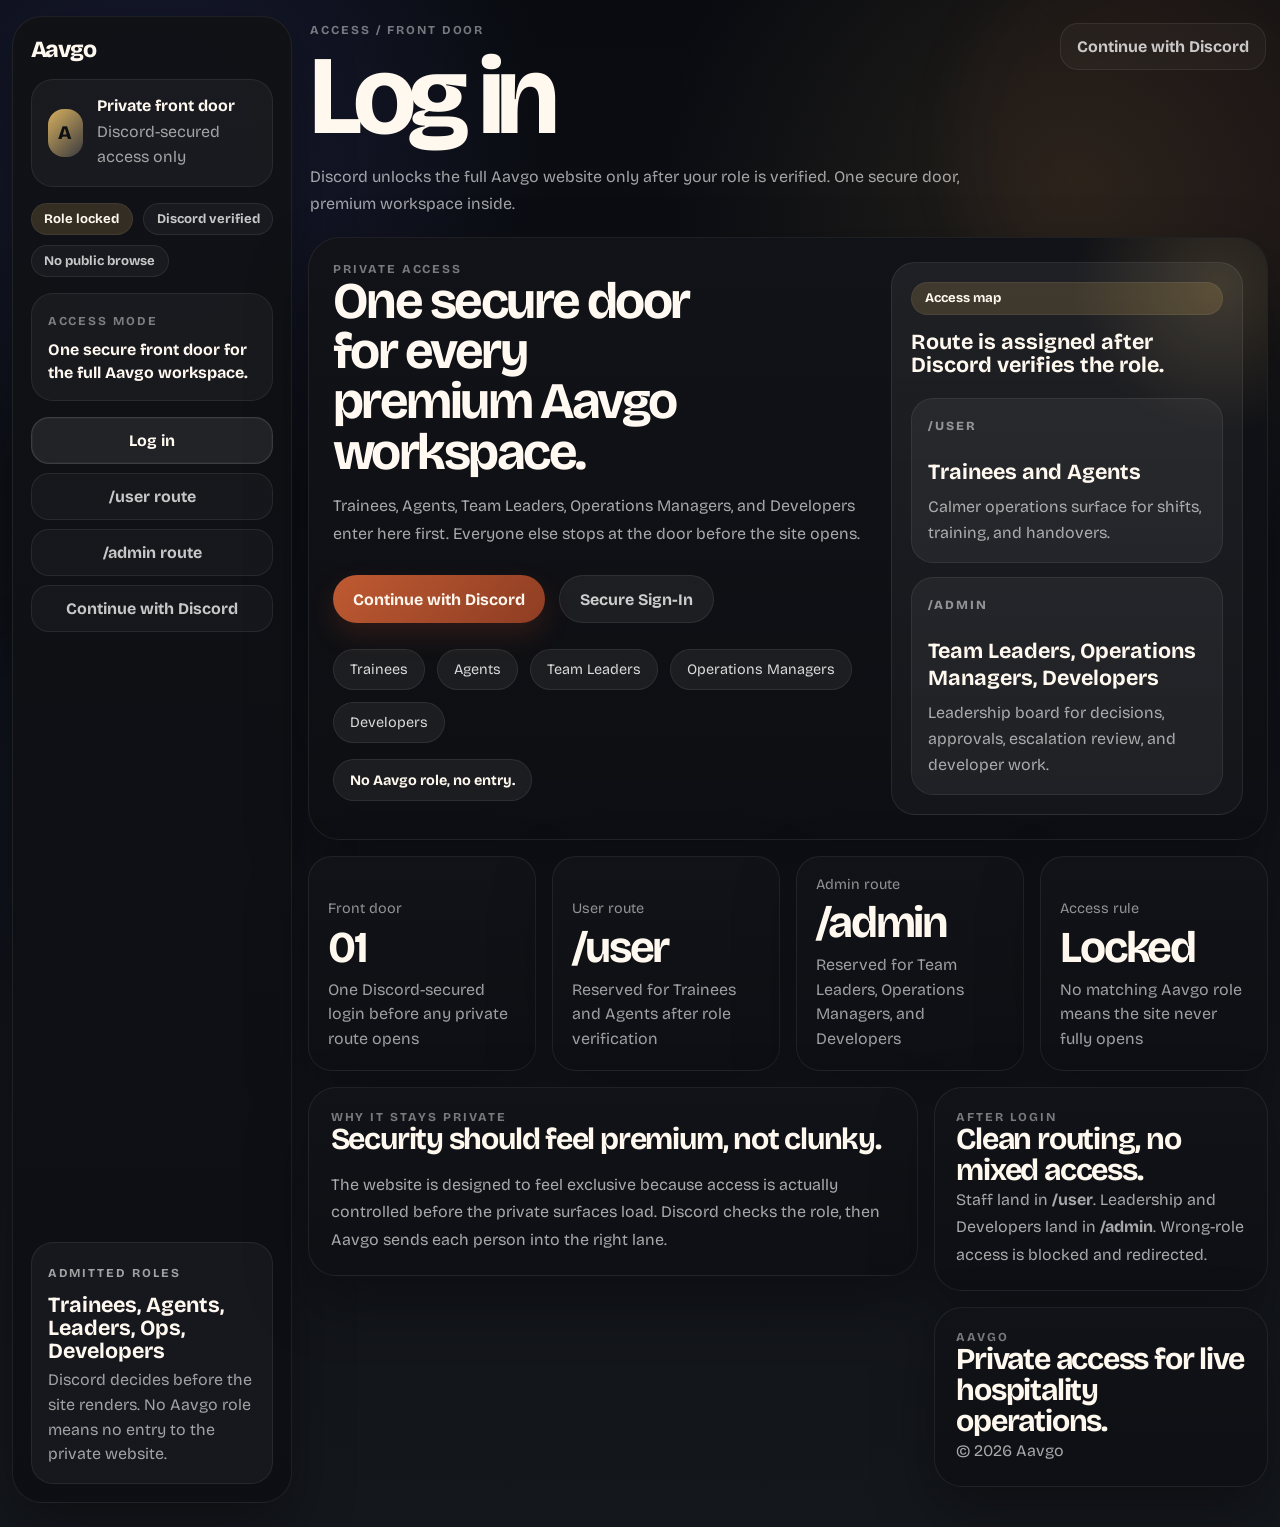
==== commit ac7b9849: "Fix developer admin access and unify auth UI" ====
--- a/index.html
+++ b/index.html
@@ -16,59 +16,154 @@
   >
   <link rel="stylesheet" href="styles.css">
 </head>
-<body class="gateway-page-premium">
-  <div class="gateway-shell-premium">
-    <header class="gateway-topbar">
-      <a class="brand brand-plain" href="/" aria-label="Aavgo home">Aavgo</a>
-      <a class="button button-secondary" href="/auth/discord/login/">Log In</a>
-    </header>
+<body class="workspace-page workspace-dashboard workspace-page-access">
+  <div class="dashboard-shell dashboard-shell-access">
+    <aside class="dashboard-sidebar reveal reveal-in">
+      <a class="dashboard-brand" href="/" aria-label="Aavgo home">Aavgo</a>
 
-    <main class="gateway-main gateway-main-centered gateway-main-premium">
-      <section class="login-stage login-stage-premium reveal reveal-in">
-        <div class="login-stage-copy">
-          <p class="eyebrow eyebrow-light">Private access</p>
-          <h1>Log in</h1>
-          <p class="hero-text">
-            Discord opens the full Aavgo website only after your role is verified. One secure door, premium workspace inside.
+      <section class="dashboard-profile-card">
+        <div class="dashboard-avatar">A</div>
+        <div class="dashboard-profile-copy">
+          <strong>Private front door</strong>
+          <p>Discord-secured access only</p>
+        </div>
+      </section>
+
+      <div class="dashboard-sidebar-meta">
+        <span class="dashboard-chip dashboard-chip-accent">Role locked</span>
+        <span class="dashboard-chip">Discord verified</span>
+        <span class="dashboard-chip">No public browse</span>
+      </div>
+
+      <div class="dashboard-command-box">
+        <span class="dashboard-command-label">Access mode</span>
+        <strong>One secure front door for the full Aavgo workspace.</strong>
+      </div>
+
+      <nav class="dashboard-nav" aria-label="Private access navigation">
+        <a class="dashboard-nav-link is-active" href="/">Log in</a>
+        <a class="dashboard-nav-link" href="/user/">/user route</a>
+        <a class="dashboard-nav-link" href="/admin/">/admin route</a>
+        <a class="dashboard-nav-link" href="/auth/discord/login/">Continue with Discord</a>
+      </nav>
+
+      <div class="dashboard-side-note">
+        <p class="dashboard-kicker">Admitted roles</p>
+        <h3>Trainees, Agents, Leaders, Ops, Developers</h3>
+        <p>Discord decides before the site renders. No Aavgo role means no entry to the private website.</p>
+      </div>
+    </aside>
+
+    <main class="dashboard-main">
+      <header class="dashboard-header reveal reveal-in">
+        <div>
+          <p class="dashboard-breadcrumb">Access / Front Door</p>
+          <h1 class="dashboard-title dashboard-title-access">Log in</h1>
+          <p class="dashboard-subtitle dashboard-subtitle-access">
+            Discord unlocks the full Aavgo website only after your role is verified. One secure door, premium workspace inside.
           </p>
-          <div class="hero-actions hero-actions-centered">
-            <a class="button button-primary" href="/auth/discord/login/">Continue with Discord</a>
-            <a class="button button-secondary button-secondary-dark" href="/auth/discord/login/">Secure Sign-In</a>
+        </div>
+        <div class="dashboard-toolbar">
+          <a class="dashboard-toolbar-link" href="/auth/discord/login/">Continue with Discord</a>
+        </div>
+      </header>
+
+      <section class="dashboard-hero-card dashboard-access-hero reveal reveal-delay-1">
+        <div class="dashboard-hero-grid dashboard-hero-grid-access">
+          <div class="dashboard-access-copy">
+            <p class="dashboard-kicker">Private access</p>
+            <h2 class="dashboard-hero-title dashboard-hero-title-access">One secure door for every premium Aavgo workspace.</h2>
+            <p class="dashboard-hero-copy">
+              Trainees, Agents, Team Leaders, Operations Managers, and Developers enter here first. Everyone else stops at the door
+              before the site opens.
+            </p>
+            <div class="hero-actions">
+              <a class="button button-primary" href="/auth/discord/login/">Continue with Discord</a>
+              <a class="button button-secondary button-secondary-dark" href="/auth/discord/login/">Secure Sign-In</a>
+            </div>
+            <div class="role-band role-band-dashboard">
+              <span>Trainees</span>
+              <span>Agents</span>
+              <span>Team Leaders</span>
+              <span>Operations Managers</span>
+              <span>Developers</span>
+            </div>
+            <p class="locked-note locked-note-dashboard">No Aavgo role, no entry.</p>
           </div>
-          <div class="role-band role-band-centered">
-            <span>Trainees</span>
-            <span>Agents</span>
-            <span>Team Leaders</span>
-            <span>Operations Managers</span>
-            <span>Developers</span>
-          </div>
-          <p class="locked-note">No Aavgo role, no entry.</p>
-        </div>
 
-        <article class="panel-card panel-card-dark login-stage-panel login-stage-panel-premium reveal reveal-delay-1">
-          <p class="section-label section-label-light">Access map</p>
-          <h2>Two private routes behind one cleaner front door.</h2>
-          <div class="login-route-stack">
-            <div class="login-route-card">
-              <span class="login-route-label">/user</span>
-              <strong>Trainees and Agents</strong>
-              <p>Calmer operations surface for shifts, training, and handovers.</p>
-            </div>
-            <div class="login-route-card">
-              <span class="login-route-label">/admin</span>
-              <strong>Team Leaders, Operations Managers, Developers</strong>
-              <p>Premium leadership board for decisions, approvals, and oversight.</p>
+          <div class="dashboard-hero-aside dashboard-hero-aside-access">
+            <span class="dashboard-chip dashboard-chip-accent">Access map</span>
+            <strong>Route is assigned after Discord verifies the role.</strong>
+            <div class="dashboard-route-grid">
+              <div class="dashboard-route-card">
+                <span class="dashboard-route-label">/user</span>
+                <strong>Trainees and Agents</strong>
+                <p>Calmer operations surface for shifts, training, and handovers.</p>
+              </div>
+              <div class="dashboard-route-card">
+                <span class="dashboard-route-label">/admin</span>
+                <strong>Team Leaders, Operations Managers, Developers</strong>
+                <p>Leadership board for decisions, approvals, escalation review, and developer work.</p>
+              </div>
             </div>
           </div>
+        </div>
+      </section>
+
+      <section class="dashboard-stat-grid reveal reveal-delay-1">
+        <article class="dashboard-stat-card">
+          <p>Front door</p>
+          <strong>01</strong>
+          <span>One Discord-secured login before any private route opens</span>
+        </article>
+        <article class="dashboard-stat-card">
+          <p>User route</p>
+          <strong>/user</strong>
+          <span>Reserved for Trainees and Agents after role verification</span>
+        </article>
+        <article class="dashboard-stat-card">
+          <p>Admin route</p>
+          <strong>/admin</strong>
+          <span>Reserved for Team Leaders, Operations Managers, and Developers</span>
+        </article>
+        <article class="dashboard-stat-card">
+          <p>Access rule</p>
+          <strong>Locked</strong>
+          <span>No matching Aavgo role means the site never fully opens</span>
         </article>
       </section>
+
+      <section class="dashboard-content-grid reveal reveal-delay-2">
+        <article class="dashboard-panel">
+          <div class="dashboard-panel-heading">
+            <div>
+              <p class="dashboard-kicker">Why it stays private</p>
+              <h2>Security should feel premium, not clunky.</h2>
+            </div>
+          </div>
+          <p class="dashboard-panel-copy">
+            The website is designed to feel exclusive because access is actually controlled before the private surfaces load. Discord checks the role,
+            then Aavgo sends each person into the right lane.
+          </p>
+        </article>
+
+        <aside class="dashboard-stack">
+          <article class="dashboard-panel">
+            <p class="dashboard-kicker">After login</p>
+            <h2>Clean routing, no mixed access.</h2>
+            <p class="dashboard-panel-copy">
+              Staff land in <strong>/user</strong>. Leadership and Developers land in <strong>/admin</strong>. Wrong-role access is blocked and redirected.
+            </p>
+          </article>
+
+          <article class="dashboard-panel">
+            <p class="dashboard-kicker">Aavgo</p>
+            <h2>Private access for live hospitality operations.</h2>
+            <p class="dashboard-panel-copy">&copy; <span id="year"></span> Aavgo</p>
+          </article>
+        </aside>
+      </section>
     </main>
-
-    <footer class="footer gateway-footer">
-      <p>Aavgo</p>
-      <p>Private access for live hospitality operations.</p>
-      <p>&copy; <span id="year"></span> Aavgo</p>
-    </footer>
   </div>
 
   <script src="script.js"></script>
--- a/styles.css
+++ b/styles.css
@@ -718,6 +718,16 @@
     linear-gradient(180deg, #0c0f12 0%, #12161a 54%, #15181d 100%);
 }
 
+.workspace-dashboard.workspace-page-access {
+  --workspace-accent: #d8b05f;
+  --workspace-accent-soft: rgba(216, 176, 95, 0.18);
+  --workspace-secondary: #8093ff;
+  background:
+    radial-gradient(circle at 12% 8%, rgba(109, 120, 255, 0.14), transparent 22%),
+    radial-gradient(circle at 84% 12%, rgba(216, 176, 95, 0.12), transparent 24%),
+    linear-gradient(180deg, #090b10 0%, #101219 54%, #14171c 100%);
+}
+
 .dashboard-shell {
   width: min(1440px, calc(100% - 1.5rem));
   min-height: 100vh;
@@ -727,6 +737,10 @@
   grid-template-columns: 280px minmax(0, 1fr);
   gap: 1rem;
   align-items: start;
+}
+
+.dashboard-shell-access {
+  align-items: stretch;
 }
 
 .dashboard-sidebar,
@@ -916,12 +930,21 @@
   color: #fff8ef;
 }
 
+.dashboard-title-access {
+  max-width: none;
+  font-size: clamp(4rem, 10vw, 7rem);
+}
+
 .dashboard-subtitle {
   max-width: 54rem;
   margin: 0.85rem 0 0;
   color: rgba(255, 255, 255, 0.62);
   font-size: 1rem;
   line-height: 1.72;
+}
+
+.dashboard-subtitle-access {
+  max-width: 44rem;
 }
 
 .dashboard-toolbar {
@@ -969,6 +992,10 @@
   align-items: end;
 }
 
+.dashboard-hero-grid-access {
+  align-items: stretch;
+}
+
 .dashboard-hero-title {
   max-width: 13ch;
   color: #fff9f1;
@@ -977,6 +1004,10 @@
   letter-spacing: -0.05em;
 }
 
+.dashboard-hero-title-access {
+  max-width: 12ch;
+}
+
 .dashboard-hero-copy {
   max-width: 40rem;
   margin: 0.95rem 0 0;
@@ -1003,6 +1034,57 @@
   margin: 0.65rem 0 0;
   color: rgba(255, 255, 255, 0.62);
   line-height: 1.7;
+}
+
+.dashboard-access-copy {
+  display: flex;
+  flex-direction: column;
+  justify-content: center;
+}
+
+.dashboard-access-hero {
+  min-height: 34rem;
+}
+
+.dashboard-hero-aside-access {
+  display: flex;
+  flex-direction: column;
+  justify-content: space-between;
+}
+
+.dashboard-route-grid {
+  display: grid;
+  gap: 0.9rem;
+  margin-top: 1.2rem;
+}
+
+.dashboard-route-card {
+  padding: 1rem;
+  border-radius: 22px;
+  background: rgba(255, 255, 255, 0.05);
+  border: 1px solid rgba(255, 255, 255, 0.07);
+}
+
+.dashboard-route-label {
+  display: inline-flex;
+  margin-bottom: 0.7rem;
+  color: rgba(255, 255, 255, 0.5);
+  font-size: 0.78rem;
+  font-weight: 800;
+  letter-spacing: 0.16em;
+  text-transform: uppercase;
+}
+
+.dashboard-route-card strong {
+  display: block;
+  color: #fff8ef;
+  line-height: 1.24;
+}
+
+.dashboard-route-card p {
+  margin: 0.55rem 0 0;
+  color: rgba(255, 255, 255, 0.62);
+  line-height: 1.62;
 }
 
 .dashboard-stat-grid {
@@ -1210,6 +1292,28 @@
   margin-top: 1.5rem;
 }
 
+.workspace-page-access .hero-actions {
+  margin-top: 1.7rem;
+}
+
+.workspace-page-access .role-band-dashboard {
+  margin-top: 1.6rem;
+}
+
+.workspace-page-access .role-band span,
+.workspace-page-access .locked-note-dashboard {
+  color: rgba(255, 255, 255, 0.84);
+  background: rgba(255, 255, 255, 0.06);
+  border: 1px solid rgba(255, 255, 255, 0.08);
+}
+
+.workspace-page-access .locked-note-dashboard {
+  display: inline-flex;
+  width: fit-content;
+  margin-top: 1rem;
+  color: #fff8ef;
+}
+
 .reveal {
   opacity: 0;
   transform: translateY(22px);
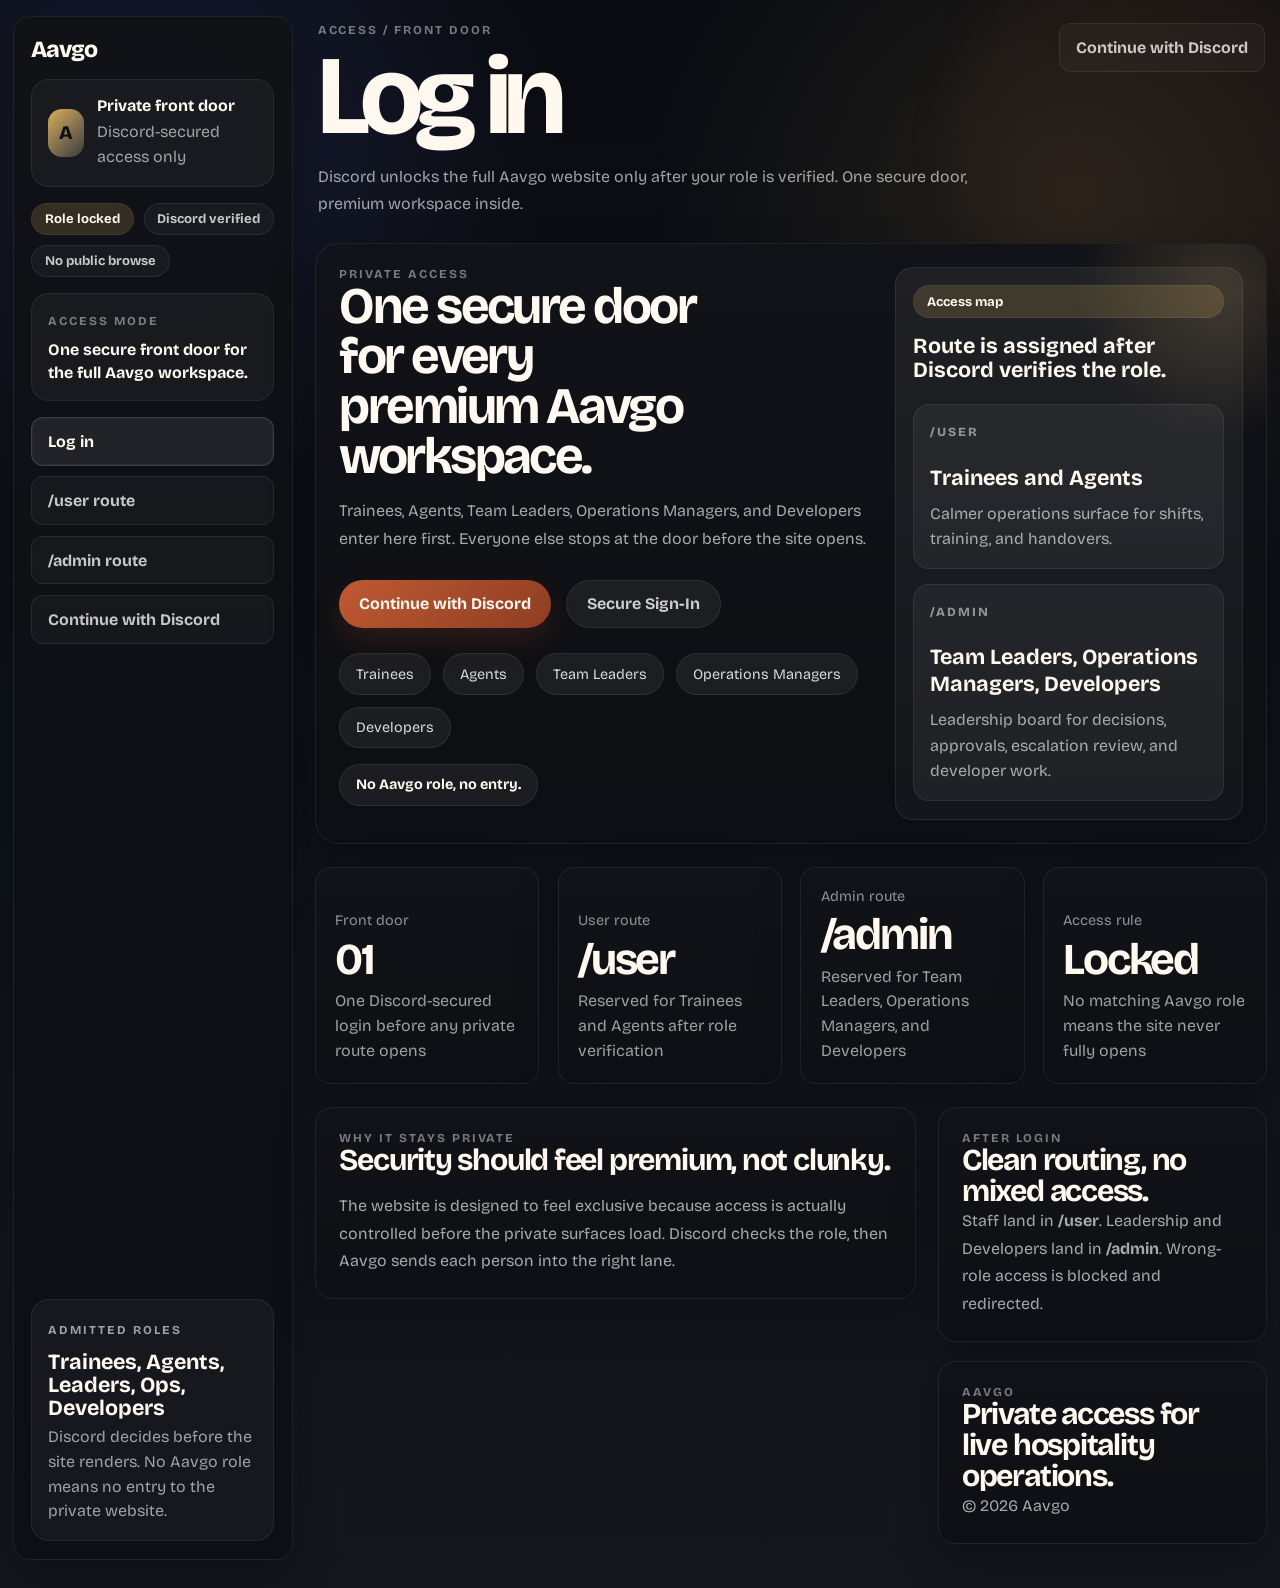
==== commit 3a1842df: "Build live admin hours dashboard" ====
--- a/index.html
+++ b/index.html
@@ -17,7 +17,7 @@
   <link rel="stylesheet" href="styles.css">
 </head>
 <body class="workspace-page workspace-dashboard workspace-page-access">
-  <div class="dashboard-shell dashboard-shell-access">
+  <div class="dashboard-shell dashboard-shell-access dashboard-shell-operations">
     <aside class="dashboard-sidebar reveal reveal-in">
       <a class="dashboard-brand" href="/" aria-label="Aavgo home">Aavgo</a>
 
--- a/styles.css
+++ b/styles.css
@@ -14,9 +14,9 @@
   --teal: #1f7a69;
   --line: rgba(20, 36, 58, 0.1);
   --shadow: 0 26px 70px rgba(30, 40, 54, 0.12);
-  --radius-xl: 36px;
-  --radius-lg: 28px;
-  --radius-md: 20px;
+  --radius-xl: 24px;
+  --radius-lg: 20px;
+  --radius-md: 16px;
 }
 
 * {
@@ -729,14 +729,20 @@
 }
 
 .dashboard-shell {
-  width: min(1440px, calc(100% - 1.5rem));
+  width: min(1600px, calc(100% - 1.6rem));
   min-height: 100vh;
   margin: 0 auto;
-  padding: 1rem 0 1.5rem;
+  padding: 1rem 0 1.75rem;
   display: grid;
-  grid-template-columns: 280px minmax(0, 1fr);
-  gap: 1rem;
+  grid-template-columns: 264px minmax(0, 1fr);
+  gap: 1.4rem;
   align-items: start;
+}
+
+.dashboard-shell-roomy {
+  width: min(1660px, calc(100% - 1.4rem));
+  grid-template-columns: 286px minmax(0, 1fr);
+  gap: 1.5rem;
 }
 
 .dashboard-shell-access {
@@ -748,7 +754,7 @@
 .dashboard-stat-card,
 .dashboard-hero-card {
   border: 1px solid rgba(255, 255, 255, 0.07);
-  box-shadow: 0 24px 60px rgba(0, 0, 0, 0.34);
+  box-shadow: 0 18px 44px rgba(0, 0, 0, 0.28);
 }
 
 .dashboard-sidebar {
@@ -759,7 +765,7 @@
   flex-direction: column;
   gap: 1rem;
   padding: 1.1rem;
-  border-radius: 30px;
+  border-radius: 18px;
   background: linear-gradient(180deg, rgba(17, 18, 22, 0.98) 0%, rgba(14, 15, 20, 0.96) 100%);
 }
 
@@ -776,7 +782,7 @@
 .dashboard-command-box,
 .dashboard-side-note {
   padding: 1rem;
-  border-radius: 22px;
+  border-radius: 18px;
   background: rgba(255, 255, 255, 0.04);
   border: 1px solid rgba(255, 255, 255, 0.07);
 }
@@ -793,7 +799,7 @@
   display: inline-flex;
   align-items: center;
   justify-content: center;
-  border-radius: 16px;
+  border-radius: 14px;
   background: linear-gradient(135deg, var(--workspace-accent) 0%, rgba(255, 255, 255, 0.14) 100%);
   color: #0e1014;
   font-size: 1.2rem;
@@ -861,17 +867,16 @@
 
 .dashboard-nav {
   display: grid;
-  gap: 0.55rem;
+  gap: 0.65rem;
 }
 
 .dashboard-nav-link,
 .dashboard-toolbar-link {
   display: inline-flex;
   align-items: center;
-  justify-content: center;
-  min-height: 2.95rem;
+  min-height: 3.05rem;
   padding: 0 1rem;
-  border-radius: 18px;
+  border-radius: 12px;
   border: 1px solid rgba(255, 255, 255, 0.08);
   background: rgba(255, 255, 255, 0.03);
   color: rgba(255, 255, 255, 0.76);
@@ -905,20 +910,28 @@
   line-height: 1.05;
 }
 
+.dashboard-nav-link {
+  justify-content: flex-start;
+}
+
+.dashboard-toolbar-link {
+  justify-content: center;
+}
+
 .dashboard-main {
   min-width: 0;
   display: flex;
   flex-direction: column;
-  gap: 1rem;
-  padding: 0.25rem 0 1rem;
+  gap: 1.45rem;
+  padding: 0.15rem 0 1rem;
 }
 
 .dashboard-header {
   display: flex;
   align-items: flex-start;
   justify-content: space-between;
-  gap: 1rem;
-  padding: 0.2rem 0.15rem;
+  gap: 1.45rem;
+  padding: 0.3rem 0.15rem 0.1rem;
 }
 
 .dashboard-title {
@@ -957,8 +970,8 @@
 .dashboard-hero-card {
   position: relative;
   overflow: hidden;
-  padding: 1.5rem;
-  border-radius: 32px;
+  padding: 1.45rem;
+  border-radius: 24px;
   background: linear-gradient(180deg, rgba(18, 19, 24, 0.98) 0%, rgba(14, 15, 19, 0.96) 100%);
 }
 
@@ -988,7 +1001,7 @@
   z-index: 1;
   display: grid;
   grid-template-columns: minmax(0, 1.2fr) minmax(260px, 0.78fr);
-  gap: 1rem;
+  gap: 1.2rem;
   align-items: end;
 }
 
@@ -1016,8 +1029,8 @@
 }
 
 .dashboard-hero-aside {
-  padding: 1.2rem;
-  border-radius: 24px;
+  padding: 1.1rem;
+  border-radius: 18px;
   background: linear-gradient(180deg, rgba(255, 255, 255, 0.06) 0%, rgba(255, 255, 255, 0.03) 100%);
   border: 1px solid rgba(255, 255, 255, 0.08);
 }
@@ -1060,7 +1073,7 @@
 
 .dashboard-route-card {
   padding: 1rem;
-  border-radius: 22px;
+  border-radius: 16px;
   background: rgba(255, 255, 255, 0.05);
   border: 1px solid rgba(255, 255, 255, 0.07);
 }
@@ -1090,7 +1103,11 @@
 .dashboard-stat-grid {
   display: grid;
   grid-template-columns: repeat(4, minmax(0, 1fr));
-  gap: 1rem;
+  gap: 1.15rem;
+}
+
+.dashboard-stat-grid-balanced {
+  grid-template-columns: repeat(2, minmax(0, 1fr));
 }
 
 .dashboard-stat-card {
@@ -1098,8 +1115,8 @@
   min-height: 7.9rem;
   flex-direction: column;
   justify-content: flex-end;
-  padding: 1.15rem 1.2rem;
-  border-radius: 24px;
+  padding: 1.2rem 1.2rem;
+  border-radius: 16px;
   background: linear-gradient(180deg, rgba(18, 19, 24, 0.98) 0%, rgba(15, 16, 20, 0.96) 100%);
 }
 
@@ -1124,8 +1141,8 @@
 
 .dashboard-content-grid {
   display: grid;
-  grid-template-columns: minmax(0, 1.55fr) minmax(300px, 0.85fr);
-  gap: 1rem;
+  grid-template-columns: minmax(0, 1.55fr) minmax(320px, 0.85fr);
+  gap: 1.35rem;
   align-items: start;
 }
 
@@ -1135,12 +1152,12 @@
 
 .dashboard-stack {
   display: grid;
-  gap: 1rem;
+  gap: 1.2rem;
 }
 
 .dashboard-panel {
-  padding: 1.35rem;
-  border-radius: 28px;
+  padding: 1.45rem;
+  border-radius: 18px;
   background: linear-gradient(180deg, rgba(18, 19, 24, 0.98) 0%, rgba(15, 16, 20, 0.96) 100%);
 }
 
@@ -1169,7 +1186,7 @@
   height: 17rem;
   margin-top: 0.8rem;
   overflow: hidden;
-  border-radius: 24px;
+  border-radius: 18px;
   border: 1px solid rgba(255, 255, 255, 0.06);
   background: linear-gradient(180deg, rgba(255, 255, 255, 0.03) 0%, rgba(255, 255, 255, 0.015) 100%);
 }
@@ -1218,7 +1235,7 @@
 .dashboard-control-item,
 .dashboard-message-card {
   padding: 1rem;
-  border-radius: 20px;
+  border-radius: 16px;
   border: 1px solid rgba(255, 255, 255, 0.06);
   background: rgba(255, 255, 255, 0.03);
 }
@@ -1265,7 +1282,7 @@
   display: inline-flex;
   align-items: center;
   padding: 0.72rem 0.98rem;
-  border-radius: 999px;
+  border-radius: 14px;
   border: 1px solid rgba(255, 255, 255, 0.08);
   background: rgba(255, 255, 255, 0.04);
   color: #f7f1ea;
@@ -1312,6 +1329,164 @@
   width: fit-content;
   margin-top: 1rem;
   color: #fff8ef;
+}
+
+.dashboard-shell-operations {
+  grid-template-columns: 280px minmax(0, 1fr);
+}
+
+.dashboard-title-wide {
+  max-width: 14ch;
+}
+
+.dashboard-content-grid-ops {
+  grid-template-columns: minmax(0, 1.9fr) minmax(320px, 0.8fr);
+}
+
+.dashboard-panel-board {
+  min-width: 0;
+}
+
+.dashboard-panel-meta {
+  display: flex;
+  flex-wrap: wrap;
+  justify-content: flex-end;
+  gap: 0.6rem;
+}
+
+.dashboard-inline-notice {
+  margin-bottom: 1rem;
+  padding: 0.95rem 1rem;
+  border-radius: 14px;
+  border: 1px solid rgba(216, 176, 95, 0.18);
+  background: rgba(216, 176, 95, 0.08);
+}
+
+.dashboard-inline-notice strong {
+  display: block;
+  color: #fff8ef;
+}
+
+.dashboard-inline-notice p {
+  margin: 0.45rem 0 0;
+  color: rgba(255, 255, 255, 0.72);
+  line-height: 1.6;
+}
+
+.dashboard-hours-table-wrap {
+  overflow-x: auto;
+  border-radius: 16px;
+  border: 1px solid rgba(255, 255, 255, 0.07);
+  background: rgba(255, 255, 255, 0.025);
+}
+
+.dashboard-hours-table {
+  width: 100%;
+  min-width: 980px;
+  border-collapse: collapse;
+}
+
+.dashboard-hours-table thead th {
+  padding: 1rem 1.05rem;
+  text-align: left;
+  color: rgba(255, 255, 255, 0.52);
+  font-size: 0.76rem;
+  font-weight: 800;
+  letter-spacing: 0.14em;
+  text-transform: uppercase;
+  border-bottom: 1px solid rgba(255, 255, 255, 0.08);
+}
+
+.dashboard-hours-table tbody td {
+  padding: 1rem 1.05rem;
+  color: rgba(255, 255, 255, 0.82);
+  border-top: 1px solid rgba(255, 255, 255, 0.06);
+  vertical-align: middle;
+}
+
+.dashboard-hours-table tbody tr:first-child td {
+  border-top: none;
+}
+
+.dashboard-hours-table tbody tr.is-live {
+  background: rgba(120, 179, 161, 0.06);
+}
+
+.dashboard-staff-cell {
+  display: grid;
+  gap: 0.24rem;
+}
+
+.dashboard-staff-cell strong {
+  color: #fff8ef;
+  font-size: 0.98rem;
+}
+
+.dashboard-staff-cell span {
+  color: rgba(255, 255, 255, 0.54);
+  font-size: 0.84rem;
+}
+
+.dashboard-status-pill {
+  display: inline-flex;
+  align-items: center;
+  padding: 0.45rem 0.7rem;
+  border-radius: 10px;
+  border: 1px solid rgba(255, 255, 255, 0.08);
+  font-size: 0.82rem;
+  font-weight: 700;
+}
+
+.dashboard-status-pill.is-live {
+  color: #f7fff9;
+  background: rgba(120, 179, 161, 0.16);
+  border-color: rgba(120, 179, 161, 0.22);
+}
+
+.dashboard-status-pill.is-idle {
+  color: rgba(255, 255, 255, 0.72);
+  background: rgba(255, 255, 255, 0.05);
+}
+
+.dashboard-empty-state {
+  display: grid;
+  gap: 0.45rem;
+  padding: 1.2rem 0;
+}
+
+.dashboard-empty-state strong {
+  color: #fff8ef;
+}
+
+.dashboard-empty-state p {
+  margin: 0;
+  color: rgba(255, 255, 255, 0.62);
+  line-height: 1.6;
+}
+
+.dashboard-mini-grid {
+  display: grid;
+  gap: 0.8rem;
+}
+
+.dashboard-mini-card {
+  padding: 0.95rem 1rem;
+  border-radius: 14px;
+  border: 1px solid rgba(255, 255, 255, 0.06);
+  background: rgba(255, 255, 255, 0.03);
+}
+
+.dashboard-mini-card strong {
+  display: block;
+  color: #fff8ef;
+}
+
+.dashboard-mini-card p,
+.dashboard-mini-card span {
+  display: block;
+  margin-top: 0.45rem;
+  color: rgba(255, 255, 255, 0.62);
+  line-height: 1.55;
 }
 
 .reveal {
@@ -1345,6 +1520,7 @@
   .dashboard-shell,
   .dashboard-content-grid,
   .dashboard-content-grid-bottom,
+  .dashboard-content-grid-ops,
   .dashboard-hero-grid,
   .dashboard-shell-message,
   .login-stage-premium {
@@ -1468,7 +1644,7 @@
   .dashboard-panel,
   .dashboard-hero-card,
   .dashboard-stat-card {
-    border-radius: 24px;
+    border-radius: 18px;
   }
 
   .dashboard-sidebar,
@@ -1505,6 +1681,10 @@
     height: 14rem;
   }
 
+  .dashboard-hours-table {
+    min-width: 720px;
+  }
+
   .gateway-page-premium .login-stage-copy,
   .login-stage-panel-premium {
     min-height: auto;
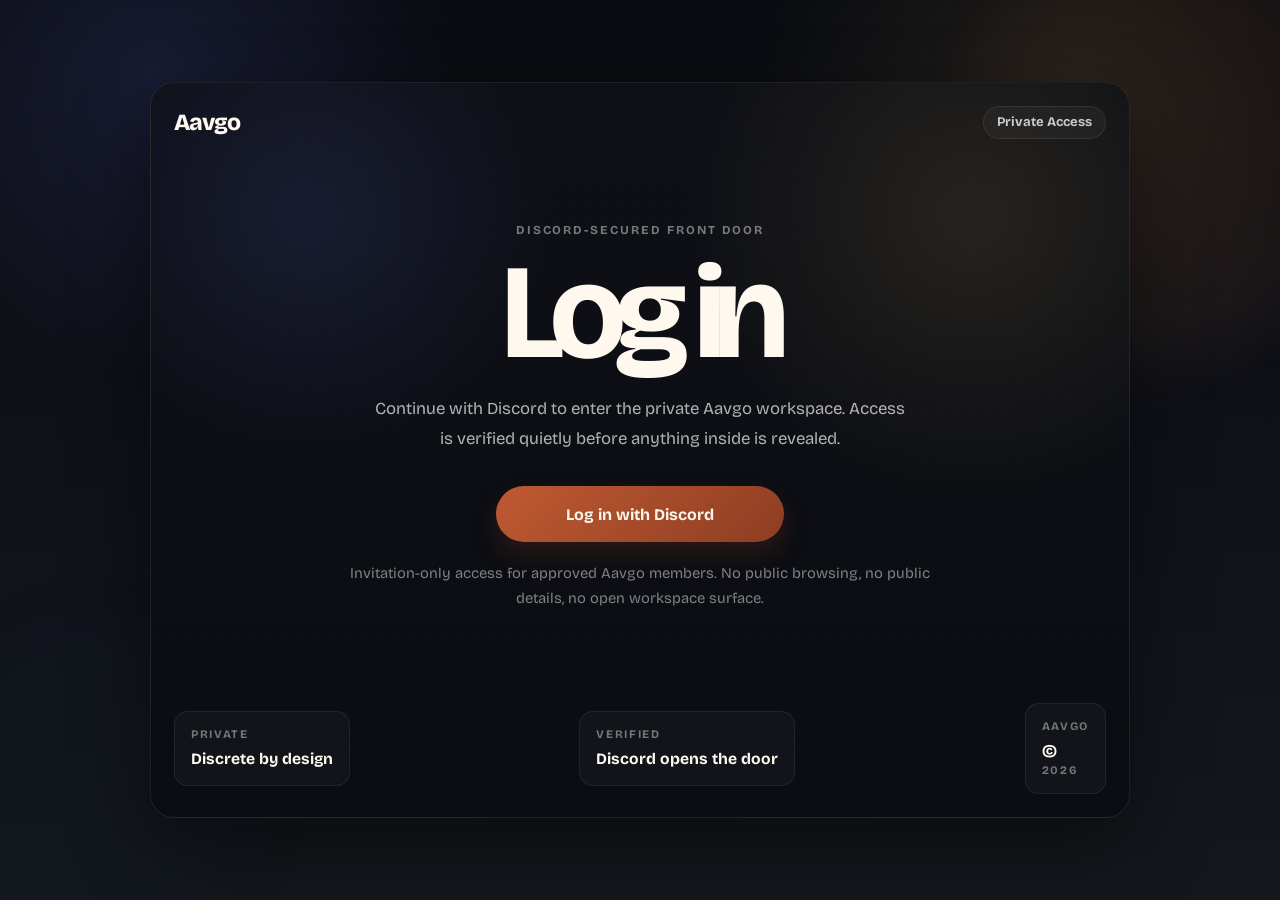
==== commit 845f3a88: "Refine private front door login" ====
--- a/index.html
+++ b/index.html
@@ -17,154 +17,45 @@
   <link rel="stylesheet" href="styles.css">
 </head>
 <body class="workspace-page workspace-dashboard workspace-page-access">
-  <div class="dashboard-shell dashboard-shell-access dashboard-shell-operations">
-    <aside class="dashboard-sidebar reveal reveal-in">
-      <a class="dashboard-brand" href="/" aria-label="Aavgo home">Aavgo</a>
-
-      <section class="dashboard-profile-card">
-        <div class="dashboard-avatar">A</div>
-        <div class="dashboard-profile-copy">
-          <strong>Private front door</strong>
-          <p>Discord-secured access only</p>
-        </div>
-      </section>
-
-      <div class="dashboard-sidebar-meta">
-        <span class="dashboard-chip dashboard-chip-accent">Role locked</span>
-        <span class="dashboard-chip">Discord verified</span>
-        <span class="dashboard-chip">No public browse</span>
+  <main class="access-frontdoor">
+    <section class="access-frontdoor-card reveal reveal-in">
+      <div class="access-frontdoor-header">
+        <a class="dashboard-brand access-frontdoor-brand" href="/" aria-label="Aavgo home">Aavgo</a>
+        <span class="dashboard-chip access-frontdoor-chip">Private Access</span>
       </div>
 
-      <div class="dashboard-command-box">
-        <span class="dashboard-command-label">Access mode</span>
-        <strong>One secure front door for the full Aavgo workspace.</strong>
+      <div class="access-frontdoor-core">
+        <p class="dashboard-breadcrumb access-frontdoor-breadcrumb">Discord-secured front door</p>
+        <h1 class="access-frontdoor-title">Log in</h1>
+        <p class="access-frontdoor-copy">
+          Continue with Discord to enter the private Aavgo workspace. Access is verified quietly before anything inside is revealed.
+        </p>
+
+        <div class="access-frontdoor-actions">
+          <a class="button button-primary access-frontdoor-button" href="/auth/discord/login/">Log in with Discord</a>
+        </div>
+
+        <p class="access-frontdoor-note">
+          Invitation-only access for approved Aavgo members. No public browsing, no public details, no open workspace surface.
+        </p>
       </div>
 
-      <nav class="dashboard-nav" aria-label="Private access navigation">
-        <a class="dashboard-nav-link is-active" href="/">Log in</a>
-        <a class="dashboard-nav-link" href="/user/">/user route</a>
-        <a class="dashboard-nav-link" href="/admin/">/admin route</a>
-        <a class="dashboard-nav-link" href="/auth/discord/login/">Continue with Discord</a>
-      </nav>
-
-      <div class="dashboard-side-note">
-        <p class="dashboard-kicker">Admitted roles</p>
-        <h3>Trainees, Agents, Leaders, Ops, Developers</h3>
-        <p>Discord decides before the site renders. No Aavgo role means no entry to the private website.</p>
+      <div class="access-frontdoor-footer">
+        <div class="access-frontdoor-detail">
+          <span>Private</span>
+          <strong>Discrete by design</strong>
+        </div>
+        <div class="access-frontdoor-detail">
+          <span>Verified</span>
+          <strong>Discord opens the door</strong>
+        </div>
+        <div class="access-frontdoor-detail">
+          <span>Aavgo</span>
+          <strong>&copy; <span id="year"></span></strong>
+        </div>
       </div>
-    </aside>
-
-    <main class="dashboard-main">
-      <header class="dashboard-header reveal reveal-in">
-        <div>
-          <p class="dashboard-breadcrumb">Access / Front Door</p>
-          <h1 class="dashboard-title dashboard-title-access">Log in</h1>
-          <p class="dashboard-subtitle dashboard-subtitle-access">
-            Discord unlocks the full Aavgo website only after your role is verified. One secure door, premium workspace inside.
-          </p>
-        </div>
-        <div class="dashboard-toolbar">
-          <a class="dashboard-toolbar-link" href="/auth/discord/login/">Continue with Discord</a>
-        </div>
-      </header>
-
-      <section class="dashboard-hero-card dashboard-access-hero reveal reveal-delay-1">
-        <div class="dashboard-hero-grid dashboard-hero-grid-access">
-          <div class="dashboard-access-copy">
-            <p class="dashboard-kicker">Private access</p>
-            <h2 class="dashboard-hero-title dashboard-hero-title-access">One secure door for every premium Aavgo workspace.</h2>
-            <p class="dashboard-hero-copy">
-              Trainees, Agents, Team Leaders, Operations Managers, and Developers enter here first. Everyone else stops at the door
-              before the site opens.
-            </p>
-            <div class="hero-actions">
-              <a class="button button-primary" href="/auth/discord/login/">Continue with Discord</a>
-              <a class="button button-secondary button-secondary-dark" href="/auth/discord/login/">Secure Sign-In</a>
-            </div>
-            <div class="role-band role-band-dashboard">
-              <span>Trainees</span>
-              <span>Agents</span>
-              <span>Team Leaders</span>
-              <span>Operations Managers</span>
-              <span>Developers</span>
-            </div>
-            <p class="locked-note locked-note-dashboard">No Aavgo role, no entry.</p>
-          </div>
-
-          <div class="dashboard-hero-aside dashboard-hero-aside-access">
-            <span class="dashboard-chip dashboard-chip-accent">Access map</span>
-            <strong>Route is assigned after Discord verifies the role.</strong>
-            <div class="dashboard-route-grid">
-              <div class="dashboard-route-card">
-                <span class="dashboard-route-label">/user</span>
-                <strong>Trainees and Agents</strong>
-                <p>Calmer operations surface for shifts, training, and handovers.</p>
-              </div>
-              <div class="dashboard-route-card">
-                <span class="dashboard-route-label">/admin</span>
-                <strong>Team Leaders, Operations Managers, Developers</strong>
-                <p>Leadership board for decisions, approvals, escalation review, and developer work.</p>
-              </div>
-            </div>
-          </div>
-        </div>
-      </section>
-
-      <section class="dashboard-stat-grid reveal reveal-delay-1">
-        <article class="dashboard-stat-card">
-          <p>Front door</p>
-          <strong>01</strong>
-          <span>One Discord-secured login before any private route opens</span>
-        </article>
-        <article class="dashboard-stat-card">
-          <p>User route</p>
-          <strong>/user</strong>
-          <span>Reserved for Trainees and Agents after role verification</span>
-        </article>
-        <article class="dashboard-stat-card">
-          <p>Admin route</p>
-          <strong>/admin</strong>
-          <span>Reserved for Team Leaders, Operations Managers, and Developers</span>
-        </article>
-        <article class="dashboard-stat-card">
-          <p>Access rule</p>
-          <strong>Locked</strong>
-          <span>No matching Aavgo role means the site never fully opens</span>
-        </article>
-      </section>
-
-      <section class="dashboard-content-grid reveal reveal-delay-2">
-        <article class="dashboard-panel">
-          <div class="dashboard-panel-heading">
-            <div>
-              <p class="dashboard-kicker">Why it stays private</p>
-              <h2>Security should feel premium, not clunky.</h2>
-            </div>
-          </div>
-          <p class="dashboard-panel-copy">
-            The website is designed to feel exclusive because access is actually controlled before the private surfaces load. Discord checks the role,
-            then Aavgo sends each person into the right lane.
-          </p>
-        </article>
-
-        <aside class="dashboard-stack">
-          <article class="dashboard-panel">
-            <p class="dashboard-kicker">After login</p>
-            <h2>Clean routing, no mixed access.</h2>
-            <p class="dashboard-panel-copy">
-              Staff land in <strong>/user</strong>. Leadership and Developers land in <strong>/admin</strong>. Wrong-role access is blocked and redirected.
-            </p>
-          </article>
-
-          <article class="dashboard-panel">
-            <p class="dashboard-kicker">Aavgo</p>
-            <h2>Private access for live hospitality operations.</h2>
-            <p class="dashboard-panel-copy">&copy; <span id="year"></span> Aavgo</p>
-          </article>
-        </aside>
-      </section>
-    </main>
-  </div>
+    </section>
+  </main>
 
   <script src="script.js"></script>
 </body>
--- a/styles.css
+++ b/styles.css
@@ -728,6 +728,141 @@
     linear-gradient(180deg, #090b10 0%, #101219 54%, #14171c 100%);
 }
 
+.access-frontdoor {
+  min-height: 100vh;
+  display: flex;
+  align-items: center;
+  justify-content: center;
+  padding: 1.2rem;
+}
+
+.access-frontdoor-card {
+  position: relative;
+  overflow: hidden;
+  width: min(980px, 100%);
+  min-height: min(46rem, calc(100vh - 2.4rem));
+  display: grid;
+  grid-template-rows: auto 1fr auto;
+  gap: 1.4rem;
+  padding: 1.45rem;
+  border-radius: 24px;
+  border: 1px solid rgba(255, 255, 255, 0.08);
+  background:
+    radial-gradient(circle at 16% 18%, rgba(109, 120, 255, 0.12), transparent 24%),
+    radial-gradient(circle at 84% 18%, rgba(216, 176, 95, 0.12), transparent 28%),
+    linear-gradient(180deg, rgba(14, 16, 22, 0.98) 0%, rgba(11, 13, 18, 0.98) 100%);
+  box-shadow: 0 30px 80px rgba(0, 0, 0, 0.42);
+}
+
+.access-frontdoor-card::before {
+  content: "";
+  position: absolute;
+  inset: 0;
+  background-image: radial-gradient(rgba(255, 255, 255, 0.14) 0.72px, transparent 0.72px);
+  background-size: 16px 16px;
+  opacity: 0.16;
+  mask: linear-gradient(180deg, rgba(0, 0, 0, 0.88) 0%, rgba(0, 0, 0, 0.3) 100%);
+}
+
+.access-frontdoor-card > * {
+  position: relative;
+  z-index: 1;
+}
+
+.access-frontdoor-header,
+.access-frontdoor-footer {
+  display: flex;
+  align-items: center;
+  justify-content: space-between;
+  gap: 1rem;
+}
+
+.access-frontdoor-brand {
+  font-size: 1.65rem;
+}
+
+.access-frontdoor-chip {
+  padding-inline: 1rem;
+  color: #fff9ee;
+  background: rgba(216, 176, 95, 0.14);
+  border-color: rgba(216, 176, 95, 0.18);
+}
+
+.access-frontdoor-core {
+  width: min(640px, 100%);
+  margin: auto;
+  text-align: center;
+}
+
+.access-frontdoor-breadcrumb {
+  justify-content: center;
+}
+
+.access-frontdoor-title {
+  margin: 1rem 0 0;
+  color: #fff8ef;
+  font-size: clamp(4.3rem, 13vw, 8.4rem);
+  line-height: 0.9;
+  letter-spacing: -0.08em;
+}
+
+.access-frontdoor-copy {
+  max-width: 34rem;
+  margin: 1.25rem auto 0;
+  color: rgba(255, 255, 255, 0.68);
+  font-size: 1.05rem;
+  line-height: 1.8;
+}
+
+.access-frontdoor-actions {
+  display: flex;
+  justify-content: center;
+  margin-top: 2rem;
+}
+
+.access-frontdoor-button {
+  min-width: 18rem;
+  min-height: 3.5rem;
+  font-size: 1rem;
+}
+
+.access-frontdoor-note {
+  max-width: 38rem;
+  margin: 1.15rem auto 0;
+  color: rgba(255, 255, 255, 0.48);
+  font-size: 0.92rem;
+  line-height: 1.7;
+}
+
+.access-frontdoor-footer {
+  padding-top: 0.5rem;
+}
+
+.access-frontdoor-detail {
+  min-width: 0;
+  padding: 0.95rem 1rem;
+  border-radius: 14px;
+  border: 1px solid rgba(255, 255, 255, 0.07);
+  background: rgba(255, 255, 255, 0.03);
+}
+
+.access-frontdoor-detail span {
+  display: block;
+  color: rgba(255, 255, 255, 0.42);
+  font-size: 0.72rem;
+  font-weight: 700;
+  letter-spacing: 0.14em;
+  text-transform: uppercase;
+}
+
+.access-frontdoor-detail strong {
+  display: block;
+  margin-top: 0.42rem;
+  color: #fff8ef;
+  font-size: 0.98rem;
+  line-height: 1.4;
+}
+
 .dashboard-shell {
   width: min(1600px, calc(100% - 1.6rem));
   min-height: 100vh;
@@ -1509,6 +1644,15 @@
 }
 
 @media (max-width: 1024px) {
+  .access-frontdoor-card {
+    min-height: auto;
+  }
+
+  .access-frontdoor-footer {
+    flex-direction: column;
+    align-items: stretch;
+  }
+
   .gateway-hero,
   .workspace-hero,
   .login-stage,
@@ -1576,6 +1720,25 @@
 }
 
 @media (max-width: 720px) {
+  .access-frontdoor {
+    padding: 0.85rem;
+  }
+
+  .access-frontdoor-card {
+    padding: 1rem;
+    border-radius: 18px;
+    gap: 1.05rem;
+  }
+
+  .access-frontdoor-title {
+    font-size: clamp(3.2rem, 20vw, 4.6rem);
+  }
+
+  .access-frontdoor-button {
+    width: 100%;
+    min-width: 0;
+  }
+
   .site-shell {
     width: min(100% - 1rem, 1320px);
   }
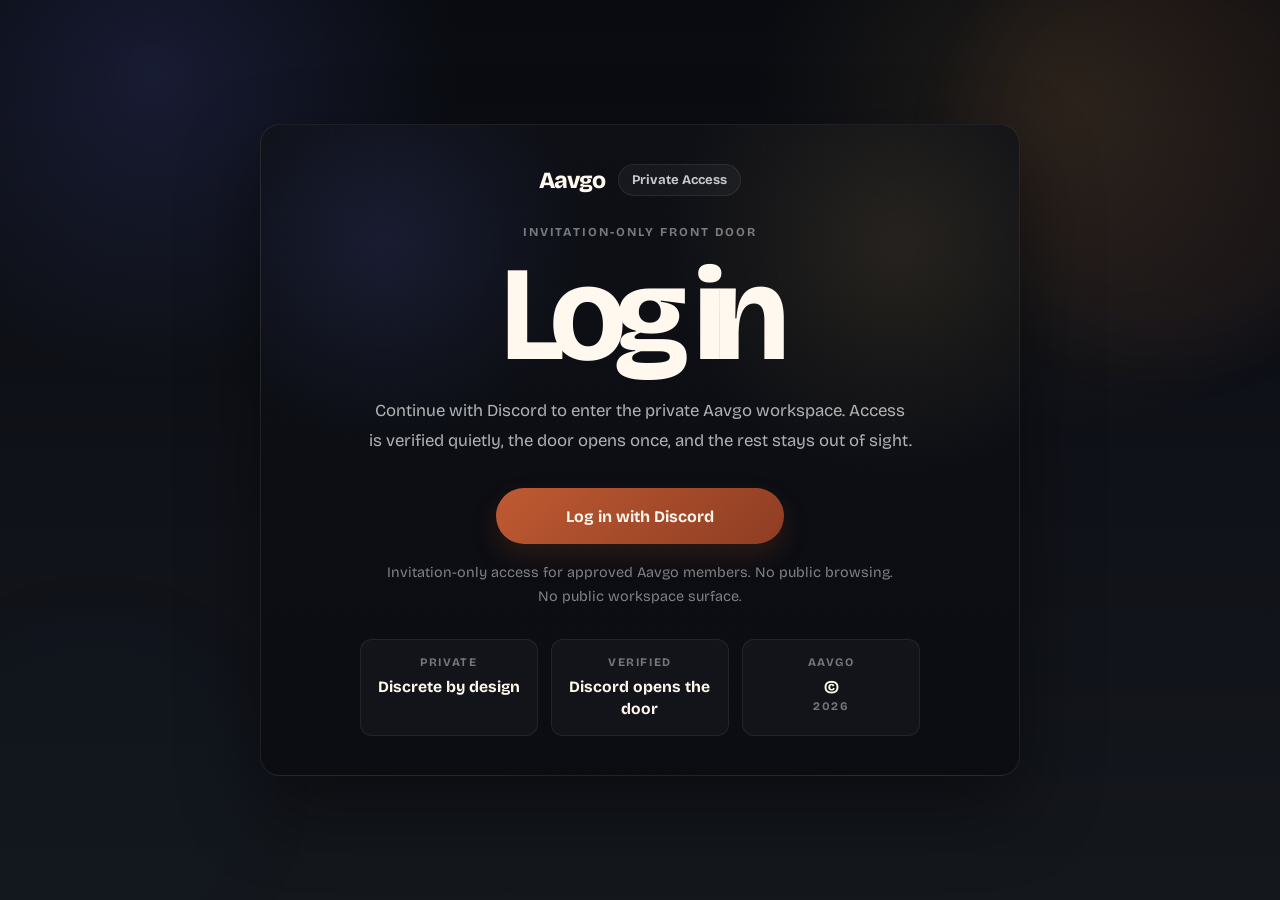
==== commit f0dc7494: "Center premium front door" ====
--- a/index.html
+++ b/index.html
@@ -19,16 +19,16 @@
 <body class="workspace-page workspace-dashboard workspace-page-access">
   <main class="access-frontdoor">
     <section class="access-frontdoor-card reveal reveal-in">
-      <div class="access-frontdoor-header">
+      <div class="access-frontdoor-badge-row">
         <a class="dashboard-brand access-frontdoor-brand" href="/" aria-label="Aavgo home">Aavgo</a>
         <span class="dashboard-chip access-frontdoor-chip">Private Access</span>
       </div>
 
       <div class="access-frontdoor-core">
-        <p class="dashboard-breadcrumb access-frontdoor-breadcrumb">Discord-secured front door</p>
+        <p class="dashboard-breadcrumb access-frontdoor-breadcrumb">Invitation-only front door</p>
         <h1 class="access-frontdoor-title">Log in</h1>
         <p class="access-frontdoor-copy">
-          Continue with Discord to enter the private Aavgo workspace. Access is verified quietly before anything inside is revealed.
+          Continue with Discord to enter the private Aavgo workspace. Access is verified quietly, the door opens once, and the rest stays out of sight.
         </p>
 
         <div class="access-frontdoor-actions">
@@ -36,22 +36,22 @@
         </div>
 
         <p class="access-frontdoor-note">
-          Invitation-only access for approved Aavgo members. No public browsing, no public details, no open workspace surface.
+          Invitation-only access for approved Aavgo members. No public browsing. No public workspace surface.
         </p>
-      </div>
 
-      <div class="access-frontdoor-footer">
-        <div class="access-frontdoor-detail">
-          <span>Private</span>
-          <strong>Discrete by design</strong>
-        </div>
-        <div class="access-frontdoor-detail">
-          <span>Verified</span>
-          <strong>Discord opens the door</strong>
-        </div>
-        <div class="access-frontdoor-detail">
-          <span>Aavgo</span>
-          <strong>&copy; <span id="year"></span></strong>
+        <div class="access-frontdoor-meta" aria-label="Access details">
+          <div class="access-frontdoor-detail">
+            <span>Private</span>
+            <strong>Discrete by design</strong>
+          </div>
+          <div class="access-frontdoor-detail">
+            <span>Verified</span>
+            <strong>Discord opens the door</strong>
+          </div>
+          <div class="access-frontdoor-detail">
+            <span>Aavgo</span>
+            <strong>&copy; <span id="year"></span></strong>
+          </div>
         </div>
       </div>
     </section>
--- a/styles.css
+++ b/styles.css
@@ -730,22 +730,24 @@
 
 .access-frontdoor {
   min-height: 100vh;
-  display: flex;
-  align-items: center;
-  justify-content: center;
-  padding: 1.2rem;
+  min-height: 100dvh;
+  display: grid;
+  place-items: center;
+  padding: clamp(1rem, 2vw, 1.8rem);
 }
 
 .access-frontdoor-card {
   position: relative;
   overflow: hidden;
-  width: min(980px, 100%);
-  min-height: min(46rem, calc(100vh - 2.4rem));
-  display: grid;
-  grid-template-rows: auto 1fr auto;
-  gap: 1.4rem;
-  padding: 1.45rem;
-  border-radius: 24px;
+  width: min(760px, 100%);
+  min-height: min(34rem, calc(100dvh - 3.6rem));
+  display: flex;
+  flex-direction: column;
+  justify-content: center;
+  align-items: center;
+  gap: 1.8rem;
+  padding: clamp(1.6rem, 3vw, 2.8rem);
+  border-radius: 20px;
   border: 1px solid rgba(255, 255, 255, 0.08);
   background:
     radial-gradient(circle at 16% 18%, rgba(109, 120, 255, 0.12), transparent 24%),
@@ -769,12 +771,12 @@
   z-index: 1;
 }
 
-.access-frontdoor-header,
-.access-frontdoor-footer {
-  display: flex;
+.access-frontdoor-badge-row {
+  display: inline-flex;
   align-items: center;
-  justify-content: space-between;
-  gap: 1rem;
+  justify-content: center;
+  flex-wrap: wrap;
+  gap: 0.85rem;
 }
 
 .access-frontdoor-brand {
@@ -789,8 +791,7 @@
 }
 
 .access-frontdoor-core {
-  width: min(640px, 100%);
-  margin: auto;
+  width: min(560px, 100%);
   text-align: center;
 }
 
@@ -827,21 +828,25 @@
 }
 
 .access-frontdoor-note {
-  max-width: 38rem;
-  margin: 1.15rem auto 0;
+  max-width: 33rem;
+  margin: 1.05rem auto 0;
   color: rgba(255, 255, 255, 0.48);
-  font-size: 0.92rem;
-  line-height: 1.7;
-}
-
-.access-frontdoor-footer {
-  padding-top: 0.5rem;
+  font-size: 0.9rem;
+  line-height: 1.65;
+}
+
+.access-frontdoor-meta {
+  display: grid;
+  grid-template-columns: repeat(3, minmax(0, 1fr));
+  gap: 0.85rem;
+  width: 100%;
+  margin-top: 1.9rem;
 }
 
 .access-frontdoor-detail {
   min-width: 0;
   padding: 0.95rem 1rem;
-  border-radius: 14px;
+  border-radius: 12px;
   border: 1px solid rgba(255, 255, 255, 0.07);
   background: rgba(255, 255, 255, 0.03);
 }
@@ -1648,9 +1653,8 @@
     min-height: auto;
   }
 
-  .access-frontdoor-footer {
-    flex-direction: column;
-    align-items: stretch;
+  .access-frontdoor-meta {
+    grid-template-columns: 1fr;
   }
 
   .gateway-hero,
@@ -1725,9 +1729,10 @@
   }
 
   .access-frontdoor-card {
-    padding: 1rem;
-    border-radius: 18px;
-    gap: 1.05rem;
+    min-height: auto;
+    padding: 1.2rem;
+    border-radius: 16px;
+    gap: 1.2rem;
   }
 
   .access-frontdoor-title {
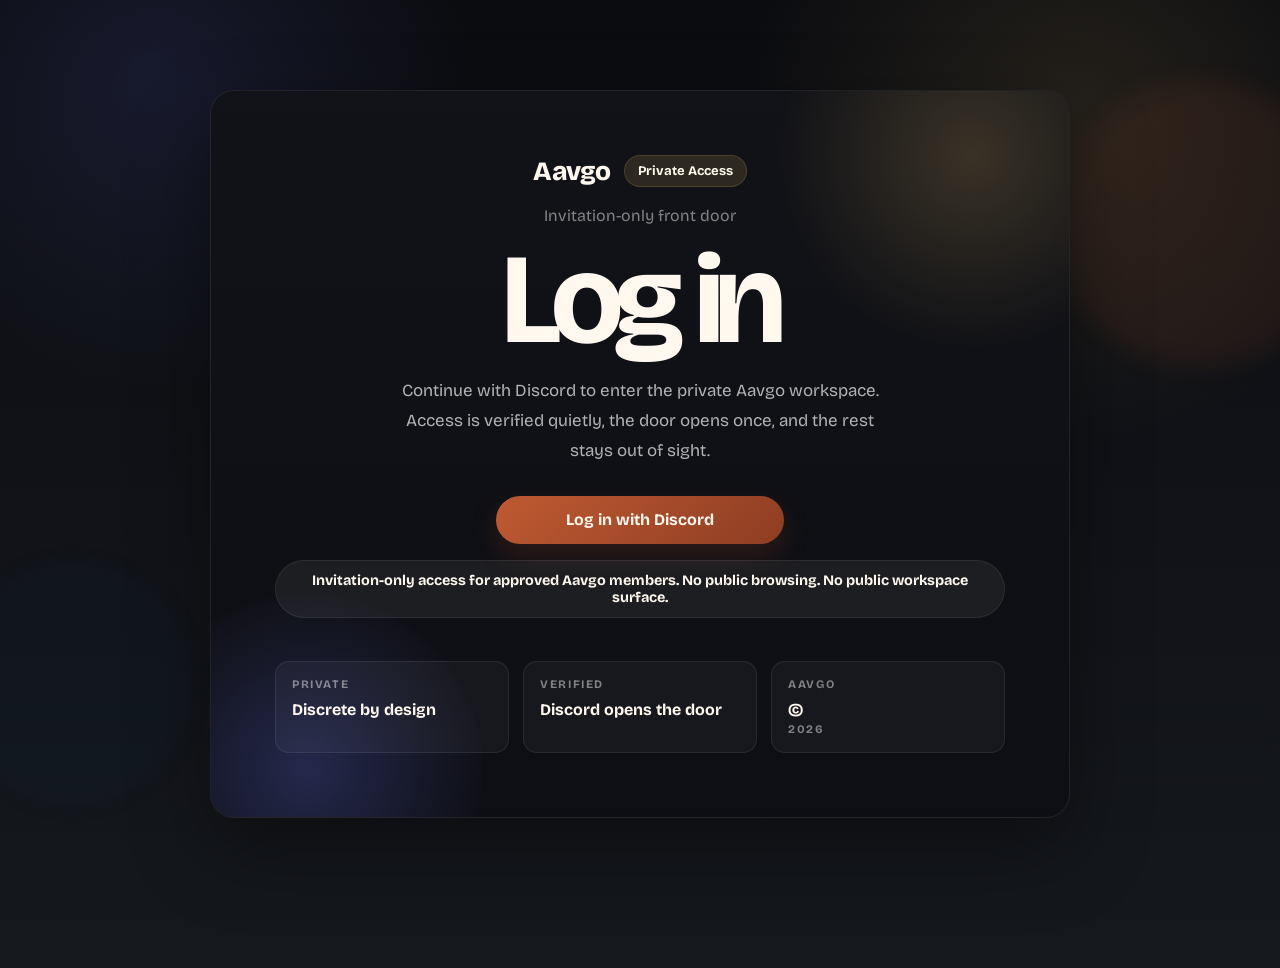
==== commit cdf09bd5: "Rebuild centered premium front door" ====
--- a/index.html
+++ b/index.html
@@ -16,46 +16,48 @@
   >
   <link rel="stylesheet" href="styles.css">
 </head>
-<body class="workspace-page workspace-dashboard workspace-page-access">
-  <main class="access-frontdoor">
-    <section class="access-frontdoor-card reveal reveal-in">
-      <div class="access-frontdoor-badge-row">
-        <a class="dashboard-brand access-frontdoor-brand" href="/" aria-label="Aavgo home">Aavgo</a>
-        <span class="dashboard-chip access-frontdoor-chip">Private Access</span>
-      </div>
+<body class="gateway-page-premium frontdoor-page">
+  <div class="gateway-shell-premium gateway-shell-simple">
+    <main class="gateway-main gateway-main-centered frontdoor-main">
+      <section class="frontdoor-stage reveal reveal-in">
+        <div class="login-stage-copy frontdoor-card">
+          <div class="frontdoor-badge-row">
+            <a class="brand brand-plain frontdoor-brand" href="/" aria-label="Aavgo home">Aavgo</a>
+            <span class="dashboard-chip frontdoor-chip">Private Access</span>
+          </div>
 
-      <div class="access-frontdoor-core">
-        <p class="dashboard-breadcrumb access-frontdoor-breadcrumb">Invitation-only front door</p>
-        <h1 class="access-frontdoor-title">Log in</h1>
-        <p class="access-frontdoor-copy">
-          Continue with Discord to enter the private Aavgo workspace. Access is verified quietly, the door opens once, and the rest stays out of sight.
-        </p>
+          <p class="eyebrow-light frontdoor-brow">Invitation-only front door</p>
+          <h1 class="frontdoor-title">Log in</h1>
+          <p class="hero-text frontdoor-copy">
+            Continue with Discord to enter the private Aavgo workspace. Access is verified quietly, the door opens once, and the rest stays out of sight.
+          </p>
 
-        <div class="access-frontdoor-actions">
-          <a class="button button-primary access-frontdoor-button" href="/auth/discord/login/">Log in with Discord</a>
-        </div>
+          <div class="hero-actions hero-actions-centered frontdoor-actions">
+            <a class="button button-primary frontdoor-button" href="/auth/discord/login/">Log in with Discord</a>
+          </div>
 
-        <p class="access-frontdoor-note">
-          Invitation-only access for approved Aavgo members. No public browsing. No public workspace surface.
-        </p>
+          <p class="locked-note frontdoor-note">
+            Invitation-only access for approved Aavgo members. No public browsing. No public workspace surface.
+          </p>
 
-        <div class="access-frontdoor-meta" aria-label="Access details">
-          <div class="access-frontdoor-detail">
-            <span>Private</span>
-            <strong>Discrete by design</strong>
-          </div>
-          <div class="access-frontdoor-detail">
-            <span>Verified</span>
-            <strong>Discord opens the door</strong>
-          </div>
-          <div class="access-frontdoor-detail">
-            <span>Aavgo</span>
-            <strong>&copy; <span id="year"></span></strong>
+          <div class="frontdoor-meta" aria-label="Access details">
+            <div class="frontdoor-meta-card">
+              <span>Private</span>
+              <strong>Discrete by design</strong>
+            </div>
+            <div class="frontdoor-meta-card">
+              <span>Verified</span>
+              <strong>Discord opens the door</strong>
+            </div>
+            <div class="frontdoor-meta-card">
+              <span>Aavgo</span>
+              <strong>&copy; <span id="year"></span></strong>
+            </div>
           </div>
         </div>
-      </div>
-    </section>
-  </main>
+      </section>
+    </main>
+  </div>
 
   <script src="script.js"></script>
 </body>
--- a/styles.css
+++ b/styles.css
@@ -1862,3 +1862,150 @@
     padding: 1.2rem;
   }
 }
+
+.frontdoor-page {
+  min-height: 100vh;
+  min-height: 100dvh;
+}
+
+.frontdoor-main {
+  min-height: 100vh;
+  min-height: 100dvh;
+}
+
+.frontdoor-stage {
+  width: min(860px, 100%);
+  margin: 0 auto;
+}
+
+.frontdoor-card {
+  min-height: min(38rem, calc(100dvh - 3.5rem));
+  border-color: rgba(255, 255, 255, 0.08);
+  background: linear-gradient(180deg, rgba(18, 19, 24, 0.98) 0%, rgba(14, 15, 20, 0.96) 100%);
+  box-shadow: 0 30px 80px rgba(0, 0, 0, 0.38);
+}
+
+.frontdoor-card::before {
+  width: 20rem;
+  height: 20rem;
+  inset: auto auto -8rem -5rem;
+  background: radial-gradient(circle, rgba(109, 120, 255, 0.24) 0%, rgba(109, 120, 255, 0) 74%);
+}
+
+.frontdoor-card::after {
+  content: "";
+  position: absolute;
+  top: -8rem;
+  right: -6rem;
+  width: 24rem;
+  height: 24rem;
+  border-radius: 50%;
+  background: radial-gradient(circle, rgba(216, 176, 95, 0.2) 0%, rgba(216, 176, 95, 0) 72%);
+}
+
+.frontdoor-card > * {
+  position: relative;
+  z-index: 1;
+}
+
+.frontdoor-badge-row {
+  display: inline-flex;
+  align-items: center;
+  justify-content: center;
+  gap: 0.85rem;
+  flex-wrap: wrap;
+}
+
+.frontdoor-brand {
+  color: #fff8ef;
+  font-size: 1.65rem;
+}
+
+.frontdoor-chip {
+  color: #fff9ee;
+  background: rgba(216, 176, 95, 0.14);
+  border-color: rgba(216, 176, 95, 0.18);
+}
+
+.frontdoor-brow {
+  margin-top: 1.2rem;
+}
+
+.frontdoor-title {
+  max-width: none;
+  color: #fff8ef;
+  font-size: clamp(4.8rem, 12vw, 8rem);
+}
+
+.frontdoor-copy {
+  max-width: 34rem;
+  margin-top: 1.15rem;
+  color: rgba(255, 255, 255, 0.68);
+}
+
+.frontdoor-actions {
+  margin-top: 1.9rem;
+}
+
+.frontdoor-button {
+  min-width: 18rem;
+}
+
+.frontdoor-note {
+  margin-top: 1rem;
+  color: rgba(255, 255, 255, 0.82);
+  background: rgba(255, 255, 255, 0.06);
+  border: 1px solid rgba(255, 255, 255, 0.07);
+}
+
+.frontdoor-meta {
+  width: 100%;
+  display: grid;
+  grid-template-columns: repeat(3, minmax(0, 1fr));
+  gap: 0.9rem;
+  margin-top: 1.8rem;
+}
+
+.frontdoor-meta-card {
+  padding: 0.95rem 1rem;
+  border-radius: 14px;
+  border: 1px solid rgba(255, 255, 255, 0.08);
+  background: rgba(255, 255, 255, 0.04);
+  text-align: left;
+}
+
+.frontdoor-meta-card span {
+  display: block;
+  color: rgba(255, 255, 255, 0.46);
+  font-size: 0.72rem;
+  font-weight: 700;
+  letter-spacing: 0.14em;
+  text-transform: uppercase;
+}
+
+.frontdoor-meta-card strong {
+  display: block;
+  margin-top: 0.45rem;
+  color: #fff8ef;
+  font-size: 1rem;
+  line-height: 1.4;
+}
+
+@media (max-width: 720px) {
+  .frontdoor-card {
+    min-height: auto;
+  }
+
+  .frontdoor-meta {
+    grid-template-columns: 1fr;
+  }
+
+  .frontdoor-title {
+    font-size: clamp(3.4rem, 18vw, 5rem);
+  }
+
+  .frontdoor-button {
+    width: 100%;
+    min-width: 0;
+  }
+}
